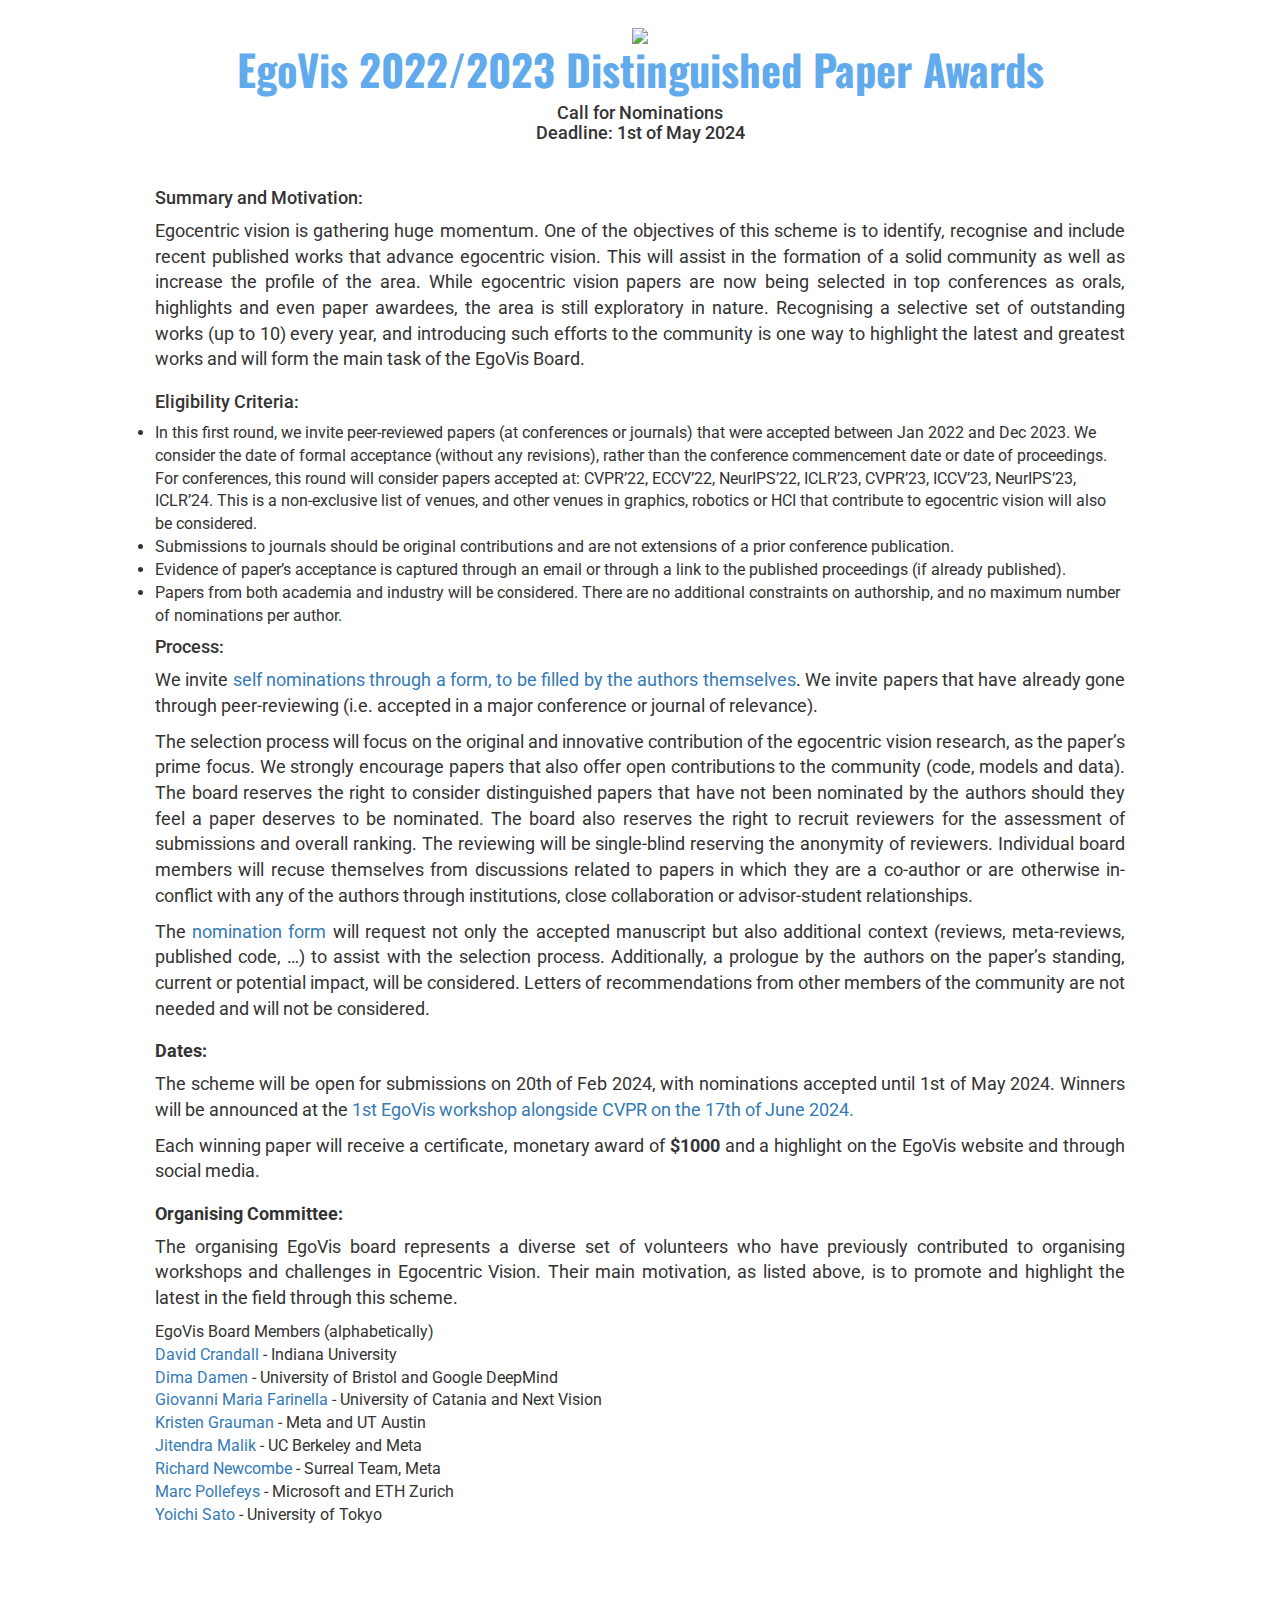
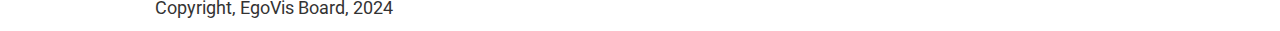
==== 2022_2023/index.html @ 8b301e22 "pushForm" ====
<!DOCTYPE html>
<html lang="en">

<head>
  <meta http-equiv="Content-Type" content="text/html;charset=UTF-8" />
  <meta charset="utf-8" />
  <meta name="viewport" content="width=device-width, initial-scale=1" />
  <meta name="description"
    content="EgoVis" />
  <meta name="keywords" content="video dataset, machine perception, machine-learning, research, egocentric videos, ego4d, epic-kitchens" />

  <title>EgoVis 2022/2023 Distinguished Paper Awards</title>
  <link rel="preconnect" href="https://use.fontawesome.com" />
  <link rel="preconnect" href="https://maxcdn.bootstrapcdn.com" />
  <link rel="preconnect" href="https://ajax.googleapis.com" />
  <link rel="preconnect" href="https://fonts.googleapis.com" />
  <link rel="preconnect" href="https://fonts.gstatic.com" />
  <link rel="preconnect" href="https://assets.ego4d-data.org" />

  <link rel="stylesheet" href="../../assets/css/style.css" />

  <link rel="preload" as="image" href="../../assets/images/ego-4d-01.png" />
  <link rel="preload" as="image" href="../--/assets/images/map.jpg"
    media="screen and (max-width: 1024px), (max-height:511px)" />

  <link rel="icon" href="../../assets/images/egovis-logo.ico" />

  <!-- Latest font-awesome css for icons -->
  <link rel="stylesheet" href="https://use.fontawesome.com/releases/v5.15.4/css/all.css"
    integrity="sha384-DyZ88mC6Up2uqS4h/KRgHuoeGwBcD4Ng9SiP4dIRy0EXTlnuz47vAwmeGwVChigm" crossorigin="anonymous" />

  <!-- BS3 compiled and minified CSS -->
  <link rel="stylesheet" href="https://maxcdn.bootstrapcdn.com/bootstrap/3.4.1/css/bootstrap.min.css" />

  <!-- jQuery library -->
  <script src="https://ajax.googleapis.com/ajax/libs/jquery/3.5.1/jquery.min.js"></script>
  <!-- Latest compiled JavaScript for BS3 -->
  <script src="https://maxcdn.bootstrapcdn.com/bootstrap/3.4.1/js/bootstrap.min.js"></script>

  <script src="../../assets/scripts/form-submission.js"></script>

  <script type="text/javascript">
    function openTabbedContent(element) {
      var whereTo = $(element).attr("goto"),
        tabs = $("#benchmarks li"),
        links = tabs.find("a[href='#" + whereTo + "']");

      links[0].click();
    }
    // Hide the address bar
    // https://24ways.org/2011/raising-the-bar-on-mobile/
    // https://github.com/scottjehl/Hide-Address-Bar
    /*
     * Normalized hide address bar for iOS & Android
     * (c) Scott Jehl, scottjehl.com
     * MIT License
     */
    (function (win) {
      var doc = win.document;

      // If there's a hash, or addEventListener is undefined, stop here
      if (
        !win.navigator.standalone &&
        !location.hash &&
        win.addEventListener
      ) {
        //scroll to 1
        win.scrollTo(0, 1);
        var scrollTop = 1,
          getScrollTop = function () {
            return (
              win.pageYOffset ||
              (doc.compatMode === "CSS1Compat" &&
                doc.documentElement.scrollTop) ||
              doc.body.scrollTop ||
              0
            );
          },
          //reset to 0 on bodyready, if needed
          bodycheck = setInterval(function () {
            if (doc.body) {
              clearInterval(bodycheck);
              scrollTop = getScrollTop();
              win.scrollTo(0, scrollTop === 1 ? 0 : 1);
            }
          }, 15);

        win.addEventListener(
          "load",
          function () {
            setTimeout(function () {
              //at load, if user hasn't scrolled more than 20 or so...
              if (getScrollTop() < 20) {
                //reset to hide addr bar at onload
                win.scrollTo(0, scrollTop === 1 ? 0 : 1);
              }
            }, 0);
          },
          false
        );
      }
    })(this);
  </script>
</head>

<body>

  <section id="intro">
    <div class="container">
      <div >
        <div id="tab-header" class="align-center">
          <center><img src="../assets/images/awards.jpg" width=30%/><br/>
          <h3 class="title no-margin title1">EgoVis 2022/2023 Distinguished Paper Awards</h3>
            <h4>Call for Nominations<br/>Deadline: 1st of May 2024</h4></center>
        </div>
      </div>
    </div>
  </section>


  <section id="cfp">
    <div class="container">
      
      <div style="text-align: left; font-size: 12pt">
       <h4>Summary and Motivation: </h4>

<p>Egocentric vision is gathering huge momentum. One of the objectives of this scheme is to identify, recognise and include recent published works that advance egocentric vision. This will assist in the formation of a solid community as well as increase the profile of the area. 
While egocentric vision papers are now being selected in top conferences as orals, highlights and even paper awardees, the area is still exploratory in nature. Recognising a selective set of outstanding works (up to 10) every year, and introducing such efforts to the community is one way to highlight the latest and greatest works and will form the main task of the EgoVis Board.</p>
        </div></div>
      
  <div class="container">
      
      <div style="text-align: left; font-size: 12pt">
<h4>Eligibility Criteria:</h4>

          <ul>
<li>In this first round, we invite peer-reviewed papers (at conferences or journals) that were accepted between Jan 2022 and Dec 2023. We consider the date of formal acceptance (without any revisions), rather than the conference commencement date or date of proceedings. For conferences, this round will consider papers accepted at: CVPR’22, ECCV’22, NeurIPS’22, ICLR’23, CVPR’23, ICCV’23, NeurIPS’23, ICLR’24. This is a non-exclusive list of venues, and other venues in graphics, robotics or HCI that contribute to egocentric vision will also be considered.</li>
<li>Submissions to journals should be original contributions and are not extensions of a prior conference publication. </li>
<li>Evidence of paper’s acceptance is captured through an email or through a link to the published proceedings (if already published).</li>
<li>Papers from both academia and industry will be considered. There are no additional constraints on authorship, and no maximum number of nominations per author.</li>
</ul>
      </div></div>
      
        <div class="container">
      
      <div style="text-align: left; font-size: 12pt">
          
<h4>Process:</h4>

<p>We invite <a href="https://forms.gle/RV5so9rP5apdkrYv9">self nominations through a form, to be filled by the authors themselves</a>. We invite papers that have already gone through peer-reviewing (i.e. accepted in a major conference or journal of relevance). </p>

<p>The selection process will focus on the original and innovative contribution of the egocentric vision research, as the paper’s prime focus. We strongly encourage papers that also offer open contributions to the community (code, models and data). The board reserves the right to consider distinguished papers that have not been nominated by the authors should they feel a paper deserves to be nominated. The board also reserves the right to recruit reviewers for the assessment of submissions and overall ranking. The reviewing will be single-blind reserving the anonymity of reviewers. Individual board members will recuse themselves from discussions related to papers in which they are a co-author or are otherwise in-conflict with any of the authors through institutions, close collaboration or advisor-student relationships.</p>

          <p>The <a href="https://forms.gle/RV5so9rP5apdkrYv9">nomination form</a> will request not only the accepted manuscript but also additional context (reviews, meta-reviews, published code, …) to assist with the selection process. Additionally, a prologue by the authors on the paper’s standing, current or potential impact, will be considered. Letters of recommendations from other members of the community are not needed and will not be considered.</p>
            </div></div>
        <div class="container">
      
      <div style="text-align: left; font-size: 12pt">
<h4><b>Dates:</b></h4>

<p>The scheme will be open for submissions on 20th of Feb 2024, with nominations accepted until <underline>1st of May 2024</underline>. Winners will be announced at the <a href="https://egovis.github.io/cvpr24/">1st EgoVis workshop alongside CVPR on the 17th of June 2024.</a></p>

<p>Each winning paper will receive a certificate, monetary award of <b>$1000</b> and a highlight on the EgoVis website and through social media. </p>
            </div></div>
        <div class="container">
      
      <div style="text-align: left; font-size: 12pt">
<h4><b>Organising Committee:</b></h4>

<p>The organising EgoVis board represents a diverse set of volunteers who have previously contributed to organising workshops and challenges in Egocentric Vision. Their main motivation, as listed above, is to promote and highlight the latest in the field through this scheme.</p>

EgoVis Board Members (alphabetically)<br/>
<a href="https://homes.luddy.indiana.edu/djcran/">David Crandall</a> - Indiana University<br/>
<a href="https://dimadamen.github.io/">Dima Damen</a> - University of Bristol and Google DeepMind<br/>
<a href="https://www.dmi.unict.it/farinella/">Giovanni Maria Farinella</a> - University of Catania and Next Vision<br/>
<a href="https://www.cs.utexas.edu/users/grauman/">Kristen Grauman</a> - Meta and UT Austin<br/>
<a href="https://people.eecs.berkeley.edu/~malik/">Jitendra Malik</a> - UC Berkeley and Meta<br/>
<a href="https://www.linkedin.com/in/richard-newcombe-a094164">Richard Newcombe</a> - Surreal Team, Meta<br/>
<a href="https://people.inf.ethz.ch/marc.pollefeys/">Marc Pollefeys</a> - Microsoft and ETH Zurich<br/>
<a href="https://sites.google.com/ut-vision.org/ysato/">Yoichi Sato</a> - University of Tokyo
            </div></div>
      
        <div class="container">
      
      <div style="text-align: left; font-size: 12pt">
          <br/><br/><br/>
          <p>Copyright, EgoVis Board, 2024</p>


      </div>
      </div>
    </section>

</body>
<script>

  // Add code snippet for abstract toggle (https://www.w3schools.com/howto/howto_js_collapsible.asp)
  var coll = document.getElementsByClassName("collapsible");
  var i;

  for (i = 0; i < coll.length; i++) {
    coll[i].addEventListener("click", function () {
      console.log(i);
      this.classList.toggle("active");
      var content = this.nextElementSibling;
      if (content.style.display === "block") {
        content.style.display = "none";
      } else {
        content.style.display = "block";
      }
    });
  }

  // Setup nav-item on click to toggle the hamburger
  const navbar = document.getElementById("nav-bar");
  const hamburger_button = navbar.querySelector("button.navbar-toggler");
  const navlist = navbar.querySelectorAll("a.nav-link").forEach((el) => {
    el.addEventListener("click", () => {
      if (hamburger_button.ariaExpanded === "true") {
        hamburger_button.click();
      }
    });
  });
  const parallax = document.getElementById("parallax-image");
  const tooltip = document.getElementById("parallax-tooltip");
  const video = document.getElementById("parallax-video");
  const [enable, disable] = map_hover(tooltip, video, parallax);

  // Intersection observer to transition header and disable onmousemove and disable tooltip
  let intersection_options = {
    root: null, // viewport
    rootMargin: "0px", // No margin
    threshold: [0.4, 0.2],
  };

  let previousThreshold = -1;
  let observer = new IntersectionObserver((entries, observer) => {
    entries.forEach((_entry) => {
      if (!_entry.isIntersecting) {
        // If it is not intersecting, disable it.
        disable();
        previousThreshold = -1;
        return;
      }

      // If intersecting, then it is either scrolling down or scrolling up.
      if (previousThreshold === -1) {
        previousThreshold = _entry.intersectionRatio;
        return;
      }

      if (_entry.intersectionRatio > previousThreshold) {
        // Going up
        enable();
      } else {
        // Going down
        disable();
      }
      previousThreshold = -1;
    });
  }, intersection_options);
  observer.observe(parallax);

  // Setup map hover
  enable();
</script>

</html>
---- assets/css/style.css ----
@import url("https://fonts.googleapis.com/css2?family=Oswald&family=Roboto&display=swap");

* {
  margin: 0;
  padding: 0;
  border: none;
}

html {
  scroll-behavior: smooth;
}

body {
  font-family: Roboto, Arial, "sans-serif" !important;
  font-weight: 400;
  line-height: 1.5;
  position: relative;
}

section {
  max-width: 1200px;
  margin: auto!important;
}

h1,
h2,
h3,
h5 {
  font-family: Oswald, "Times New Roman", "sans-serif" !important;
}

h4 {
  font-family: Roboto, Arial, "sans-serif" !important; 
}

section {
  padding-top: 25px;
  background-color: white;
  background-clip: border-box;
}

header {
  height: auto;
  position: relative;
  background: #fff;
  word-wrap: normal;
  position: sticky;
  top: 0;
  left: 0;
  right: 0;
  z-index: 10;
}

.navbar {
  margin: auto;
}

.show-1025x512 {
  display: none !important;
}

.hidden-1025x512 {
  display: block !important;
}

.voffset-16 {
  margin-top: 16px;
}

.voffset-32 {
  margin-top: 32px;
}

.gone {
  display: none;
}

.h-100 {
  height: 100%;
}

#nav-bar {
  display: flex;
  align-items: center;
  padding: 12px 52px 11px 43px;
  transition: all 0.3s;
  background: #ffffff;
  margin-bottom: 0;
  margin: auto;
}

#nav-bar>.container-fluid {
  align-items: center;
  padding: 0 !important;
}

#logo {
  margin: 0 12px;
  height: 4.3rem;
}

.navbar-toggler {
  display: none;
  outline: none;
  width: 31px;
  height: 20px;
  cursor: pointer;
  transition: all 0.2s;
  position: relative;
  align-self: center;
  background-color: #fff;
}

.hamburger span {
  position: absolute;
  right: 0;
  width: 30px;
  height: 2px;
  border-right: 5px;
  background-color: #61abec;
}

.hamburger span:nth-child(1) {
  top: 0;
  transition: all 0.2s;
}

.hamburger span:nth-child(2),
.hamburger span:nth-child(3) {
  top: 8px;
  transition: all 0.15s;
}

.hamburger span:nth-child(4) {
  top: 16px;
  transition: all 0.2s;
}

#nav-links {
  display: flex;
  width: 100%;
  justify-content: center;
  align-items: center;
  z-index: 1;
}

a {
  text-decoration: none !important;
}

a.block {
  display: block;
  width: 100%;
}

.nav-link {
  position: relative;
  line-height: 1;
  margin: 0 !important;
  padding: 10px 20px !important;
}

.nav-link :hover {
  border-bottom: 3px solid grey;
  padding-bottom: 10px;
  transition: all 0.3s;
}

#nav-menu {
  flex-grow: 1;
  justify-content: space-between;
  align-items: center;
  z-index: 1;
}

.nav-dropdown {
  left: 0;
  padding: 0;
  position: absolute;
  right: 0;
  top: 0;
  transition: all 0.45s ease;
  z-index: 1030;
  background: #282828;
}

/* #social-links {
  line-height: 0;
} */

.icon-wrap {
  display: inline-flex;
  justify-content: center;
  align-items: center;
  width: min(29px, max(18px, 4vw));
  height: min(29px, max(18px, 4vw));
  font-size: min(29px, max(18px, 4vw));
  margin-left: 8px;
}

nav .fab {
  margin-top: 10px;
  margin-right: 20px;
}

ul {
  height: auto !important;
  margin: 0 !important;
}

#nav-menu-list {
  flex: 1;
  flex-wrap: wrap;
  font-weight: bold;
}

#nav-menu-list {
  list-style: none;
}

.button-link {
  padding: 12px 15px;
  border-radius: 4px;
}

a.button-link {
  text-align: center;
  min-width: 170px;
  text-decoration: none;
}

a.btn-translucent {
  background-color: #61abec;
  color: white !important;
}

.themed-button {
  color: #fff;
  background-color: #61abec;
}

.button-outline {
  background: none;
  border-color: #61abec;
  border: 1px solid #61abec;
}

#header-image {
  display: flex;
  height: 550px;
  width: 100%;
  padding-top: 8rem;
  padding-bottom: 8rem;
  background: url("/assets/images/tourism.jpg") 50% 50% / cover no-repeat border-box;
  overflow: hidden;
  color: white;
}

#header-image .container {
  margin: auto;
}

#header-text {
  margin-bottom: 35px;
}

.large-text {
  font-size: 5rem;
  line-height: 1.14;
}

.row {
  display: flex;
  flex-wrap: wrap;
}

.justify-center {
  justify-content: center;
}

.align-center {
  text-align: center;
}

.large-button {
  width: 220px;
  height: 70px;
  padding: 25px 10px !important;
  border-radius: 4px;
}

#carousel {
  position: relative;
  padding-top: 5rem;
  padding-bottom: 5rem;
  background-color: white;
}

.item {
  position: relative;
  display: none;
  float: left;
  width: 100%;
  margin-right: -100%;
}

.carousel-inner {
  margin-bottom: 70px;
  overflow: hidden;
  height: min(900px, max(512px, 70vh));
}

#carousel-bg {
  content: "";
  position: absolute;
  top: 0;
  right: 0;
  max-width: 49%;
  width: 100%;
  height: 100%;
  background-color: #ececec;
  z-index: 0;
}

.item.active,
.item-next,
.item-prev {
  display: block !important;
}

#carousel-controls {
  display: flex;
}

#carousel-controls span {
  border-radius: 50%;
  border: 2px solid #7070a0;
  background-color: transparent;
  transition: all 0.3s;
  font-size: 18px;
  opacity: 1;
}

#left-control {
  left: calc(75% - 64px);
  right: auto;
}

#right-control {
  left: auto;
  right: calc(25% - 64px);
}

#left-control,
#right-control {
  color: #61abec;
  bottom: 35px;
  top: auto;
  width: 44px;
  height: 44px;
  display: flex;
  justify-content: center;
  align-items: center;
}

.slide {
  display: flex;
  justify-content: center;
  align-items: flex-start;
  flex-direction: row;
  flex-wrap: wrap;
}

.title,
.small-title {
  color: #61abec;
}

.title {
  margin-bottom: 33px;
  font-style: normal;
  font-weight: 700;
  font-family: "Oswald", sans-serif;
  font-size: 4.25rem;
  line-height: 1.05882353;
}

.title1 {
  font-size: 4.25rem;
}

.title2 {
  font-size: 3.5rem;
}

.title3 {
  font-size: 3rem;
}



.sub-title {
  margin-top: 33px;
}

.small-title {
  font-size: 1.8rem;
  font-weight: bold;
  line-height: 1.15;
}

.slide-content {
  text-align: left;
  padding-top: 50px;
}

.slide-image-wrap {
  margin-left: 11%;
  padding-top: 70px;
}

.slide-image {
  width: 100%;
  max-height: 900px;
  object-fit: cover;
}

.slide-text {
  font-size: min(1.8rem, max(1em, 3vmin));
}

.card-row {
  display: flex;
  flex-wrap: wrap;
}

.card-block {
  display: flex;
  flex-wrap: wrap;
  margin-bottom: 30px;
  justify-content: center;
  transition: transform 0.5s;
}

.card-block:hover {
  transform: scale(0.95);
}

.card-content {
  position: relative;
  width: 100%;
  /* padding: 20px 44px 25px; */
  background-color: #ffffff;
  transition: all 0.3s ease;
}

.card-content:before {
  content: "";
  position: absolute;
  top: 0;
  left: 0;
  right: 0;
  bottom: 0;
  opacity: 0.1;
  z-index: 1;
}

/* .card-block .card-content::before {
  background-color: #040a05;
} */

.card-image {
  display: flex;
  height: 190px;
  justify-content: center;
  position: relative;
  z-index: 5;
  margin-bottom: 10px;
}

.card-info {
  text-align: center;
}

.card-title {
  color: #61abec;
  margin-bottom: 7px;
  font-weight: 600;
  position: relative;
  z-index: 5;
}

.empty-block,
.hidden {
  display: none;
}

.no-margin {
  margin: 0;
}

.tab-card-content {
  display: block;
  width: 100%;
}

.card-image img {
  max-width: 200px;
  max-height: 100px;
  align-self: center;
}

.tab-image {
  justify-content: center;
  position: relative;
}

.tab-image img {
  width: 45%;
}

.tab-text {
  margin-bottom: 0;
  color: #4c4c4c;
}

.tab-wrap {
  margin-bottom: 60px;
  display: flex;
}

#tab-header {
  /* margin-bottom: 65px; */
  width: 100%;
}

/* https://css-tricks.com/css-fix-for-100vh-in-mobile-webkit/ */
#parallax-image {
  height: 100vh;
  max-height: 100vh;
  width: 100%;
  overflow: hidden;
  position: relative;
  background-color: transparent;
}

/* https://css-tricks.com/books/fundamental-css-tactics/infinite-scrolling-background-image/ */
#parallax-image.paused::before {
  content: "";
  height: 100vh;
  max-height: 100vh;
  width: calc(100vh * 5.859375);
  background: url("../images/map.jpg") 50% 50% / contain repeat-x border-box;
  display: block;
  position: fixed;
  top: 0;
  left: 0;
  z-index: -1;
  animation: slide 20s linear infinite;
  -webkit-animation: slide 20s linear infinite;
  -moz-animation: slide 20s linear infinite;
  -o-animation: slide 20s linear infinite;
  backface-visibility: hidden;
  animation-play-state: paused;
  -webkit-animation-play-state: paused;
  -moz-animation-play-state: paused;
  -o-animation-play-state: paused;
}

#parallax-image::before {
  content: "";
  height: 100vh;
  max-height: 100vh;
  width: calc(100vh * 5.859375);
  background: url("../images/map.jpg") 50% 50% / contain repeat-x border-box;
  display: block;
  position: fixed;
  top: 0;
  left: 0;
  z-index: -1;
  animation: slide 20s linear infinite;
  -webkit-animation: slide 20s linear infinite;
  -moz-animation: slide 20s linear infinite;
  -o-animation: slide 20s linear infinite;
  backface-visibility: hidden;
}

@keyframes slide {
  0% {
    transform: translate3d(0, 0, 0);
  }

  100% {
    transform: translate3d(calc(100vh * -1.953125), 0, 0);
  }
}

#parallax-tooltip {
  position: fixed;
  bottom: -9999px;
  left: 9999px;
  height: 360px;
  width: 480px;
  margin: 0.5em;
  background-color: #fff;
  z-index: 100;
  -webkit-box-shadow: 0px 10px 8px -4px #777;
  -moz-box-shadow: 0px 10px 8px -4px #777;
  box-shadow: 0px 10px 8px -2px #777;
  transition: width 0.25s, height 0.25s;
  -webkit-transition: width 0.25s, height 0.25s;
  -moz-transition: width 0.25s, height 0.25s;
}

#parallax-video {
  max-height: 100%;
  max-width: 100%;
  padding: 0.5em;
  object-fit: contain;
  opacity: 0;
}

#parallax-video.fade-in {
  opacity: 1;
  transition: opacity 0.25s 0.5s;
  -webkit-transition: opacity 0.25s 0.5s;
  -moz-transition: opacity 0.25s 0.5s;
}

#parallax-image>.container-fluid {
  position: absolute;
  left: 0;
  right: 0;
  top: 65vh;
  bottom: 0;
  font-size: min(2em, max(0.75em, 2vmin));
  background: linear-gradient(0deg,
      rgba(255, 255, 255, 0.95) 75%,
      rgba(255, 255, 255, 0) 100%) border-box;
}

#parallax-image img {
  height: 8vh;
}

.parallax-description {
  height: 100%;
  display: flex;
  flex-flow: column nowrap;
  justify-content: space-evenly;
  align-items: flex-start;
}

.parallax-description>* {
  flex: 0 1 auto;
}

.parallax-description>p {
  margin-bottom: 8px;
}

.parallax-description>.row {
  flex: 0 0 auto;
}

#parallax-image .btn-primary {
  background-color: #61abec;
  color: white;
}

#parallax-image .btn {
  font-size: min(1.5em, max(0.75em, 2vmin));
  padding: 0.75em 0.75em;
  margin: 0.5em -4px 0 16px;
}

@media screen and (min-width: 1025px) {
  header {
    display: flex!important;
  }
}

@media screen and (min-width: 1025px) and (min-height: 512px) {

  #parallax-image::before {
    display: none !important;
  }

  #parallax-image.paused::before {
    display: none !important;
  }

  .show-1025x512 {
    display: block !important;
  }

  .hidden-1025x512 {
    display: none !important;
  }
}

#parallax-title {
  margin-bottom: 35px;
}

.nav-tabs {
  margin-bottom: 105px !important;
  display: flex;
  justify-content: center;
  align-items: flex-start;
  text-align: center;
}

.nav-tabs>li.active>a {
  border: none !important;
}

.nav-tabs>li a:hover {
  background-color: transparent !important;
  border: none !important;
}

.nav-tabs .nav-link.active {
  font-weight: 700;
  border: none;
  background-color: transparent;
  border-bottom: 11px solid #61abec;
}

.nav-tab-image {
  height: 160px;
  max-width: 150px;
  width: 100%;
  text-align: center;
}

.container {
  width: 100% !important;
}

#tabbed-content {
  margin: 0 10%;
}

.image-block {
  margin-bottom: -144px;
  padding-top: 121px;
  position: relative;
}

.image {
  position: relative;
  width: 100%;
  z-index: 1;
}

#article .image:before {
  display: block;
  content: "";
  width: 100%;
  padding-top: 575px;
  background-color: #ececec;
}

#article .image img {
  position: absolute;
  top: 0;
  left: 50%;
  z-index: 1;
  height: 100%;
  transform: translatex(-50%);
}

.title-block {
  background-color: white;
  align-items: center;
  flex: 0 0 83%;
  margin-left: 8%;
  position: relative;
}

.article-title-block {
  background-color: white;
  align-items: center;
  flex: 0 0 83%;
  margin-left: 8%;
  position: relative;
  z-index: 1;
  padding-top: 40px;
  margin-bottom: 91px;
}

.q-and-a-block {
  margin-bottom: 89px;
}

.link a {
  font-weight: 700;
}

.link span {
  display: inline-block !important;
  transition: all 0.3s ease;
  margin-left: 13px;
}

.content-wrap:after {
  content: "";
  position: absolute;
  z-index: 0;
  top: 0;
  left: 15px;
  right: 15px;
  height: 100%;
  background-color: #ffffff;
  border-bottom: 1px solid #ececec;
}

#consortium {
  padding-bottom: 5rem;
}

#consortium-text {
  padding-left: 4vw;
  margin-bottom: 32px;
}

.align-items-center {
  align-items: center !important;
}

.row-image {
  display: flex;
  justify-content: space-between;
  margin-bottom: 12px;
  max-height: 67px;
}

.row-image:nth-child(1) {
  padding-right: 80px;
}

.row-image:nth-child(2) {
  padding-left: 8%;
}

.row-image .image img {
  max-width: 100%;
  max-height: 245px;
}

.consortium_logos {
  display: flex;
  flex-flow: row wrap;
  justify-content: space-around;
  align-items: center;
  margin-bottom: 12px;
}

.consortium_logos>div {
  flex: 1 1 30%;
  margin: 24px 0;
  max-width: 300px;
  min-width: 200px;
  display: flex;
  flex-direction: column;
  align-items: center;
}

.consortium_logos>div>img {
  max-height: 200px;
  min-height: 200px;
  max-width: 100%;
  object-fit: contain;
}

.md-flip-order {
  flex-direction: row;
}

#schedule-container {
  display: flex;
  justify-content: center;
}

#schedule-container ul li {
  margin: 5px 0;
  font-size: 1.1em;
}

@media (max-width: 991px) {
  .md-flip-order {
    flex-direction: column-reverse;
  }

  #consortium {
    text-align: center;
  }

  #carousel-bg {
    display: none;
  }

  #left-control {
    left: calc(50% - 64px);
  }

  #right-control {
    right: calc(50% - 64px);
  }

  .slide-image-wrap {
    padding-top: 0px;
  }
}

@media screen and (max-width: 991px) {
  .timelines-container {
    margin-left: 20px;
  }
}

.timeline-element {
  margin-top: 20px;
  position: relative;
  word-wrap: normal;
  word-break: normal;
}

.divider-line:before {
  top: 60px;
  bottom: 0;
  position: absolute;
  content: "";
  width: 0.5px;
  background-color: #61abec;
  left: calc(50% - 1px);
  height: calc(100% - 3rem);
  opacity: 0.35;
}

.timeline-text-content {
  padding: 27px 27px 28px 37px;
  border: 1px solid #61abec;
  border-radius: 4px;
  background-color: #ffffff;
  position: relative;
}

.timeline-text-content:before {
  content: "";
  width: 14px;
  height: 14px;
  border: 1px solid #61abec;
  border-bottom: none;
  border-left: none;
  position: absolute;
  right: -8px;
  top: 18px;
  background-color: #ffffff;
  transform: rotate(45deg);
}

.timeline-element:nth-child(odd) .timeline-text-content {
  margin-right: 35px;
}

.timeline-element:nth-child(even) .timeline-text-content {
  margin-left: 35px;
}

.timeline-element:nth-child(even) .timeline-text-content:before {
  right: auto;
  left: -8px;
  top: 18px;
  transform: rotate(225deg);
}

.timeline-point {
  display: inline-block;
  position: absolute;
  border-radius: 50%;
  left: 50%;
  top: 21px;
  width: 10px;
  height: 10px;
  transform: translateX(-50%);
  background-color: #61abec;
}

.timeline-point:before {
  content: "";
  display: block;
  position: absolute;
  width: 30px;
  height: 30px;
  background-color: inherit;
  opacity: 0.35;
  top: -10px;
  left: -10px;
  border-radius: 50%;
}

#subscribe {
  padding: 6rem 0;
}

.form-title {
  padding: 7px 7px 7px 0;
  margin-bottom: 0;
  text-align: center;
  color: #61abec;
}

.form-group {
  display: flex;
  justify-content: center;
  margin: 0;
  padding: 0;
}

.subscription-form-control {
  background-color: #ffffff !important;
  color: #61abec;
  border: 1px solid #61abec;
  padding: 21px 18px;
  border-radius: 0;
  border-top-left-radius: 4px;
  border-bottom-left-radius: 4px;
}

#submit-btn {
  margin-left: -5px;
}

#submit-btn:hover {
  color: white;
}

footer {
  padding-top: 2rem;
  padding-bottom: 2rem;
  background-color: #61abec;
  color: white;
  text-align: center;
  margin-top: 20px;
  font-size: large;
}

.nav-footer {
  display: flex;
  flex-wrap: wrap;
  justify-content: space-between;
  padding-top: 7px;
}

.menu-footer {
  width: 50%;
  padding-right: 40px;
  margin-bottom: 30px;
}

.menu-item {
  margin-bottom: 20px;
}

.widget-title {
  line-height: 1.17;
  margin-bottom: 20px;
  color: #61abec;
}

.widget-feed {
  max-width: 305px;
  width: 100%;
  display: flex;
  flex-wrap: wrap;
  justify-content: space-between;
}

.widget-item {
  display: block;
  width: 92px;
  height: 92px;
  margin-bottom: 13px;
}

.widget-item img {
  width: 100%;
  height: 100%;
  border-radius: 4px;
}

#people {
  padding-bottom: 50px;
}

#people .card-title {
  margin-top: 1em;
  margin-bottom: 0.5em;
}

@media (min-width: 576px) {
  .container {
    max-width: 540px;
  }
}

@media (max-width: 765px) {
  #challenges .container {
    padding-left: 30px !important;
    padding-right: 30px !important;
  }
}

@media (min-width: 768px) {
  .container {
    max-width: 720px;
  }
}

@media (max-width: 991px) {
  #nav-menu {
    position: absolute;
    top: 100%;
    background-color: #ffffff !important;
    padding-bottom: 25px;
    padding-left: 20px;
    padding-right: 20px;
    left: 0px;
    right: 0px;
    flex-direction: column;
  }

  #nav-menu-list {
    /* padding: 0 100px; */
    margin: 0;
  }

  #nav-menu-list li {
    justify-content: flex-start;
    line-height: 21px;
    padding: 35px 43px 35px 19px !important;
  }

  .nav-item {
    border-bottom: 1px solid #ddebe9;
  }

  .slide-image-wrap {
    margin-left: 0;
    margin-bottom: 100px;
  }

  .nav-tabs {
    justify-content: flex-start;
    flex-direction: column;
    align-items: center;
    margin-bottom: 47px;
  }

  #instructor-text {
    margin-top: 60px;
    padding-left: 0;
  }

  .timeline-element:nth-child(odd) .timeline-text-content {
    margin-right: 10px;
  }

  .timeline-element:nth-child(odd) .timeline-text-content:before {
    right: auto;
    left: -8px;
    transform: rotate(225deg);
  }

  .timeline-point,
  .divider-line:before {
    left: 0 !important;
  }

  .timeline-element {
    margin: 0 0 28px 10px;
  }

  .timeline-text-content {
    padding: 18px 19px;
    margin-left: 0 !important;
  }

  form {
    margin-top: 25px;
  }

  .dragArea {
    margin: 0;
  }

  ul:not(.menu-footer) .menu-item {
    text-align: center;
  }

  .widget {
    display: flex;
    flex-direction: column;
    justify-content: center;
    align-items: center;
  }
}

@media (min-width: 992px) {
  .container {
    max-width: 960px;
  }

  #logo {
    flex-shrink: initial;
    flex-basis: auto;
    word-break: break-word;
    margin: 0 !important;
    padding: 0;
  }

  #nav-menu {
    display: flex !important;
  }

  #nav-menu-list {
    display: flex;
    flex-direction: row;
    align-items: center;
  }

  #nav-menu-list li {
    padding: 10px;
  }

  .container-fluid {
    padding-left: 50px !important;
    padding-right: 50px !important;
  }

  .slide-content {
    margin-left: 8.3%;
  }

  .slide {
    flex-wrap: nowrap;
  }
}

@media (max-width: 991px) {
  .slide-content {
    padding-top: 0;
    margin-bottom: 72px;
  }

  #nav-bar {
    padding: 13px 0;
  }

  .navbar-toggler {
    display: block;
  }
}

@media (max-width: 1024px) {
  .card-image img {
    max-width: 75px;
    max-height: 100%;
  }

  #nav-menu-list collapse:not(.in) .nav-link {
    font-size: 1.12rem;
  }
}

@media (min-width: 1025px) {
  .container {
    padding-left: 115px !important;
    padding-right: 115px !important;
    max-width: 100% !important;
  }
}

@media (min-width: 1199px) {
  .form-title {
    border-right: 1px solid #61abec;
  }
}

@media (max-width: 1199px) {
  .subscription-form {
    margin-top: 30px;
  }
}

@media (min-width: 1200px) {
  .empty-block {
    display: block !important;
  }
}

@media (max-width: 1280px) {
  #social-links {
    align-self: center;
    margin: 0;
    text-align: center;
  }

  .title {
    font-size: 2.8rem;
    line-height: 1.15;
  }

  .title1 {
    font-size: 2.8rem;
  }
  
  .title2 {
    font-size: 2.3rem;
  }
  
  .title3 {
    font-size: 2rem;
  }
}

@media (max-width: 1440px) {
  .title {
    font-size: 5rem;
    line-height: 1.14;
  }

  .title1 {
    font-size: 4.25rem;
  }
  
  .title2 {
    font-size: 3.5rem;
  }
  
  .title3 {
    font-size: 3rem;
  }
}

/* Header Notice Styling */
.notice {
  width: 100%;
  text-align: center;
  background: #efefef;
  padding: 5px 0;
  /* color: white; */
}

/* CVPR 2022 Winners Styling */

#winners .container {
  display: flex;
  flex-wrap: wrap;
  flex-direction: column;
  align-items: center;
}

.winners-table {
  margin-bottom: 50px;
  width: 100%;
  max-width: 1024px;
}

.winners-team-name {
  font-weight: bold;
  font-size: 1.6rem;
  color: #61abec;
}

.winners-table,
.winners-table th,
.winners-table td {
  padding: 10px;
  border: solid 1px;
}

/* ECCV 2022 Important Dates Styling */

.dates-table{
  margin-bottom: 50px;
  width: 100%;
  max-width: 1024px;
}

.dates-table,
.dates-table th,
.dates-table td {
  padding: 5px;
}

/* ECCV 2022 CFP Bullet list Styling */

ul.cfp{
  font-size: min(1.8rem, max(1em, 3vmin));
  list-style-type: circle;
  align-items: center;
  list-style-position: inside;
}

/* Paragraph with standard font size and justified text */

p{
  font-size: min(1.8rem, max(1em, 3vmin));
  text-align: justify;
  text-justify: inter-word;
}

/* ECCV 2022 Program Styling */

.program-table{
  margin-bottom: 50px;
  width: 100%;
  max-width: 1024px;
  margin-left: auto;
  margin-right: auto;
}

.program-table,
.program-table th,
.program-table td {
  padding: 5px;
  border-style: dotted;
}

/* Make images round */

.image img{
  border-radius: 50%;;
}

/* Make button same color as website theme */
/* Style the button that is used to open and close the collapsible content */
.collapsible {
  background-color: #eee;
  color: #61abec;
  cursor: pointer;
  padding: 18px;
  width: 20%;
  border-radius: 20%;
  text-align: center;
  outline: none;
  font-size: 15px;
}

/* Add a background color to the button if it is clicked on (add the .active class with JS), and when you move the mouse over it (hover) */
.active, .collapsible:hover {
  background-color: #6f30a0f4;
  color: #eee;
}

/* Style the collapsible content. Note: hidden by default */
.content {
  padding: 0 18px;
  display: none;
  overflow: hidden;
  background-color: #f1f1f1;
}

.btn.collapsible {
  background-color: inherit; /* Same color as webpage */
  color: inherit; /* Same color as webpage text */
  padding: 20px 30px; /* Larger than the text */
  border: none; /* No border */
  cursor: pointer; /* Mouse pointer on hover */
  width: 100%; /* Full width */
  text-align: center; /* Center the text */
  outline: none; /* Remove outline */
  font-size: 15px; /* Set a font size */
  transition: 0.5s; /* Add a transition effect (when mouse leaves the button) */
}

/* On mouse-over */
.btn.collapsible:hover {
  background-color: #ddd; /* Light grey */
}

/* Add an active class (via JavaScript) when clicked */
.btn.collapsible.active {
  background-color: #ccc; /* Darker grey */
}
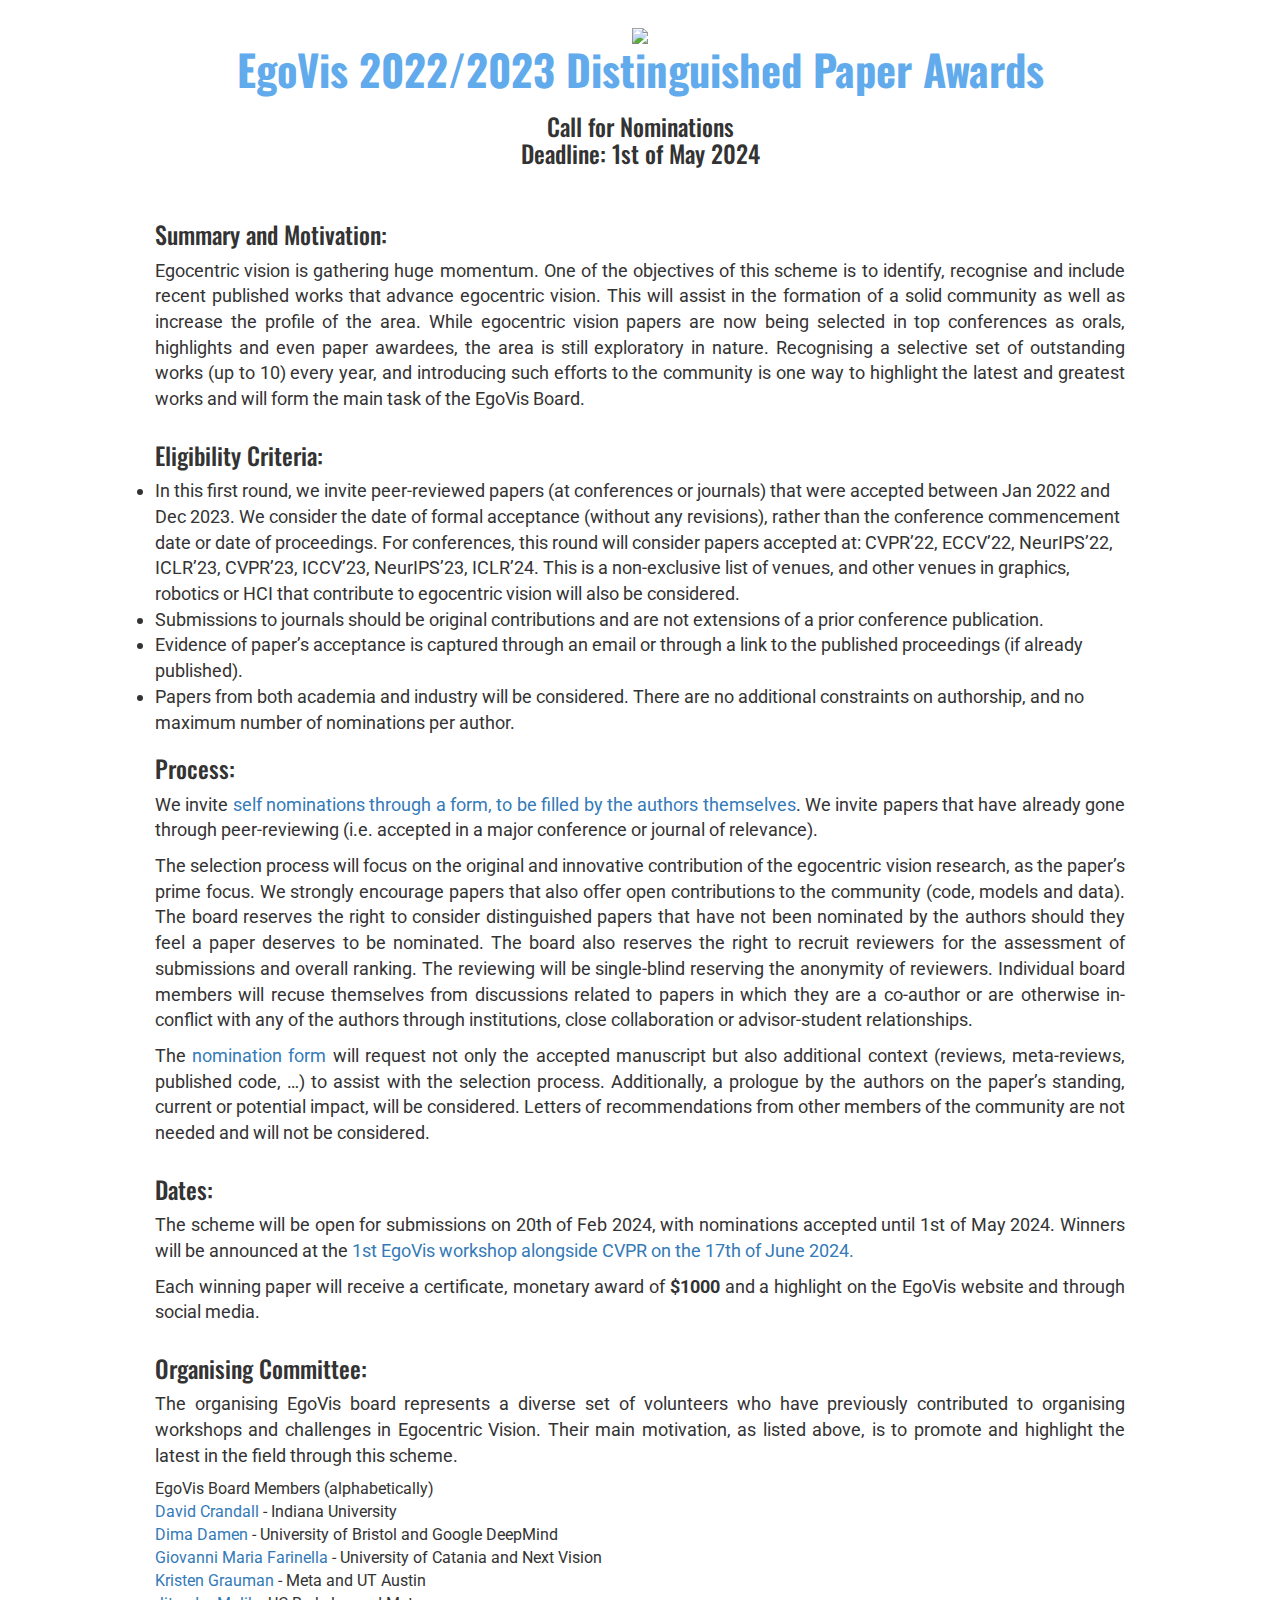
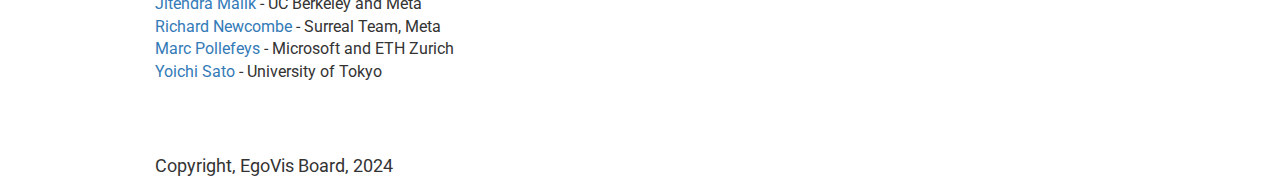
==== commit 7c0c0161: "Update index.html" ====
--- a/2022_2023/index.html
+++ b/2022_2023/index.html
@@ -111,7 +111,7 @@
         <div id="tab-header" class="align-center">
           <center><img src="../assets/images/awards.jpg" width=30%/><br/>
           <h3 class="title no-margin title1">EgoVis 2022/2023 Distinguished Paper Awards</h3>
-            <h4>Call for Nominations<br/>Deadline: 1st of May 2024</h4></center>
+            <h3>Call for Nominations<br/>Deadline: 1st of May 2024</h3></center>
         </div>
       </div>
     </div>
@@ -122,7 +122,7 @@
     <div class="container">
       
       <div style="text-align: left; font-size: 12pt">
-       <h4>Summary and Motivation: </h4>
+       <h3>Summary and Motivation: </h3>
 
 <p>Egocentric vision is gathering huge momentum. One of the objectives of this scheme is to identify, recognise and include recent published works that advance egocentric vision. This will assist in the formation of a solid community as well as increase the profile of the area. 
 While egocentric vision papers are now being selected in top conferences as orals, highlights and even paper awardees, the area is still exploratory in nature. Recognising a selective set of outstanding works (up to 10) every year, and introducing such efforts to the community is one way to highlight the latest and greatest works and will form the main task of the EgoVis Board.</p>
@@ -131,7 +131,7 @@
   <div class="container">
       
       <div style="text-align: left; font-size: 12pt">
-<h4>Eligibility Criteria:</h4>
+<h3>Eligibility Criteria:</h3>
 
           <ul>
 <li>In this first round, we invite peer-reviewed papers (at conferences or journals) that were accepted between Jan 2022 and Dec 2023. We consider the date of formal acceptance (without any revisions), rather than the conference commencement date or date of proceedings. For conferences, this round will consider papers accepted at: CVPR’22, ECCV’22, NeurIPS’22, ICLR’23, CVPR’23, ICCV’23, NeurIPS’23, ICLR’24. This is a non-exclusive list of venues, and other venues in graphics, robotics or HCI that contribute to egocentric vision will also be considered.</li>
@@ -145,7 +145,7 @@
       
       <div style="text-align: left; font-size: 12pt">
           
-<h4>Process:</h4>
+<h3>Process:</h3>
 
 <p>We invite <a href="https://forms.gle/RV5so9rP5apdkrYv9">self nominations through a form, to be filled by the authors themselves</a>. We invite papers that have already gone through peer-reviewing (i.e. accepted in a major conference or journal of relevance). </p>
 
@@ -156,7 +156,7 @@
         <div class="container">
       
       <div style="text-align: left; font-size: 12pt">
-<h4><b>Dates:</b></h4>
+<h3>Dates:</h3>
 
 <p>The scheme will be open for submissions on 20th of Feb 2024, with nominations accepted until <underline>1st of May 2024</underline>. Winners will be announced at the <a href="https://egovis.github.io/cvpr24/">1st EgoVis workshop alongside CVPR on the 17th of June 2024.</a></p>
 
@@ -165,7 +165,7 @@
         <div class="container">
       
       <div style="text-align: left; font-size: 12pt">
-<h4><b>Organising Committee:</b></h4>
+<h3>Organising Committee:</h3>
 
 <p>The organising EgoVis board represents a diverse set of volunteers who have previously contributed to organising workshops and challenges in Egocentric Vision. Their main motivation, as listed above, is to promote and highlight the latest in the field through this scheme.</p>
 
--- a/assets/css/style.css
+++ b/assets/css/style.css
@@ -1407,6 +1407,10 @@
 
 /* Paragraph with standard font size and justified text */
 
+ul {
+  font-size: min(1.8rem, max(1em, 3vmin));
+}
+
 p{
   font-size: min(1.8rem, max(1em, 3vmin));
   text-align: justify;
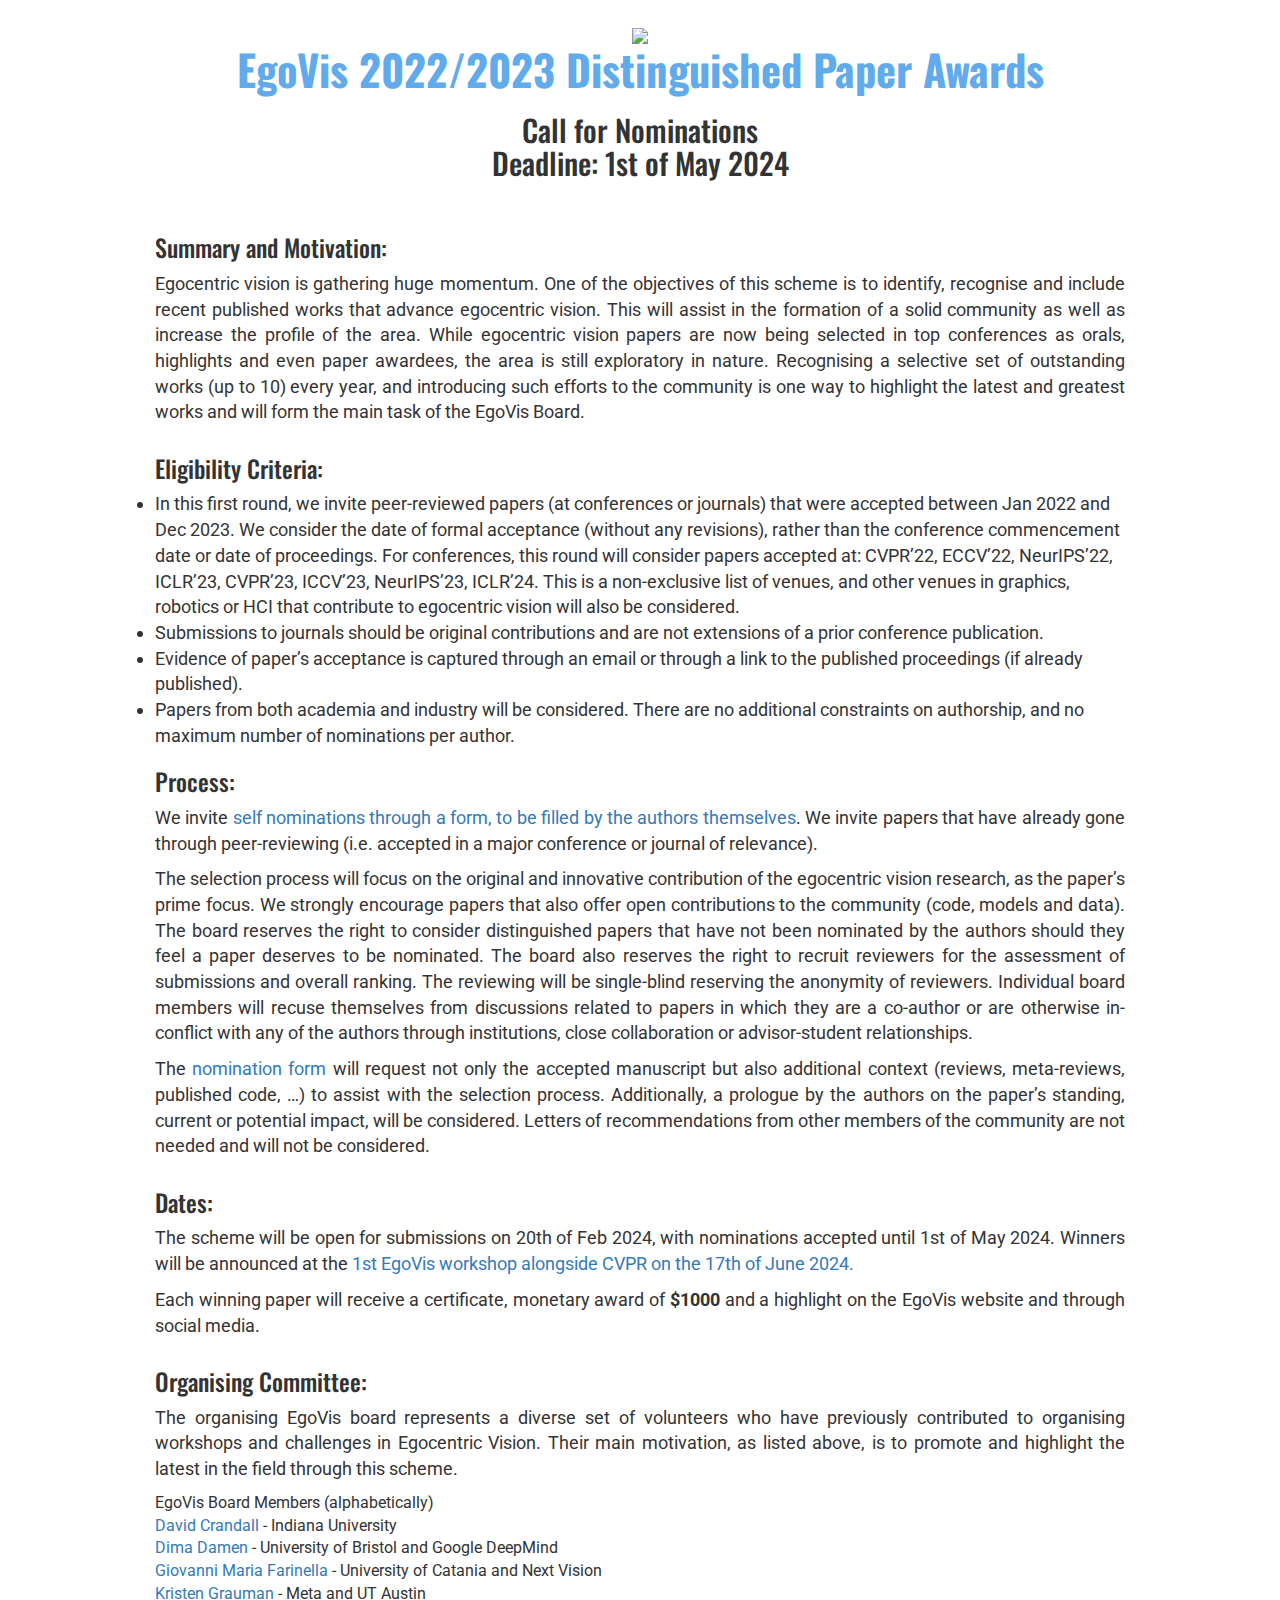
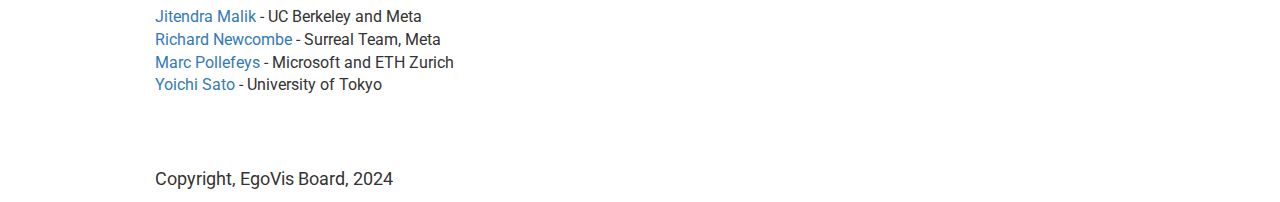
==== commit 46172469: "Update index.html" ====
--- a/2022_2023/index.html
+++ b/2022_2023/index.html
@@ -111,7 +111,7 @@
         <div id="tab-header" class="align-center">
           <center><img src="../assets/images/awards.jpg" width=30%/><br/>
           <h3 class="title no-margin title1">EgoVis 2022/2023 Distinguished Paper Awards</h3>
-            <h3>Call for Nominations<br/>Deadline: 1st of May 2024</h3></center>
+            <h2>Call for Nominations<br/>Deadline: 1st of May 2024</h2></center>
         </div>
       </div>
     </div>
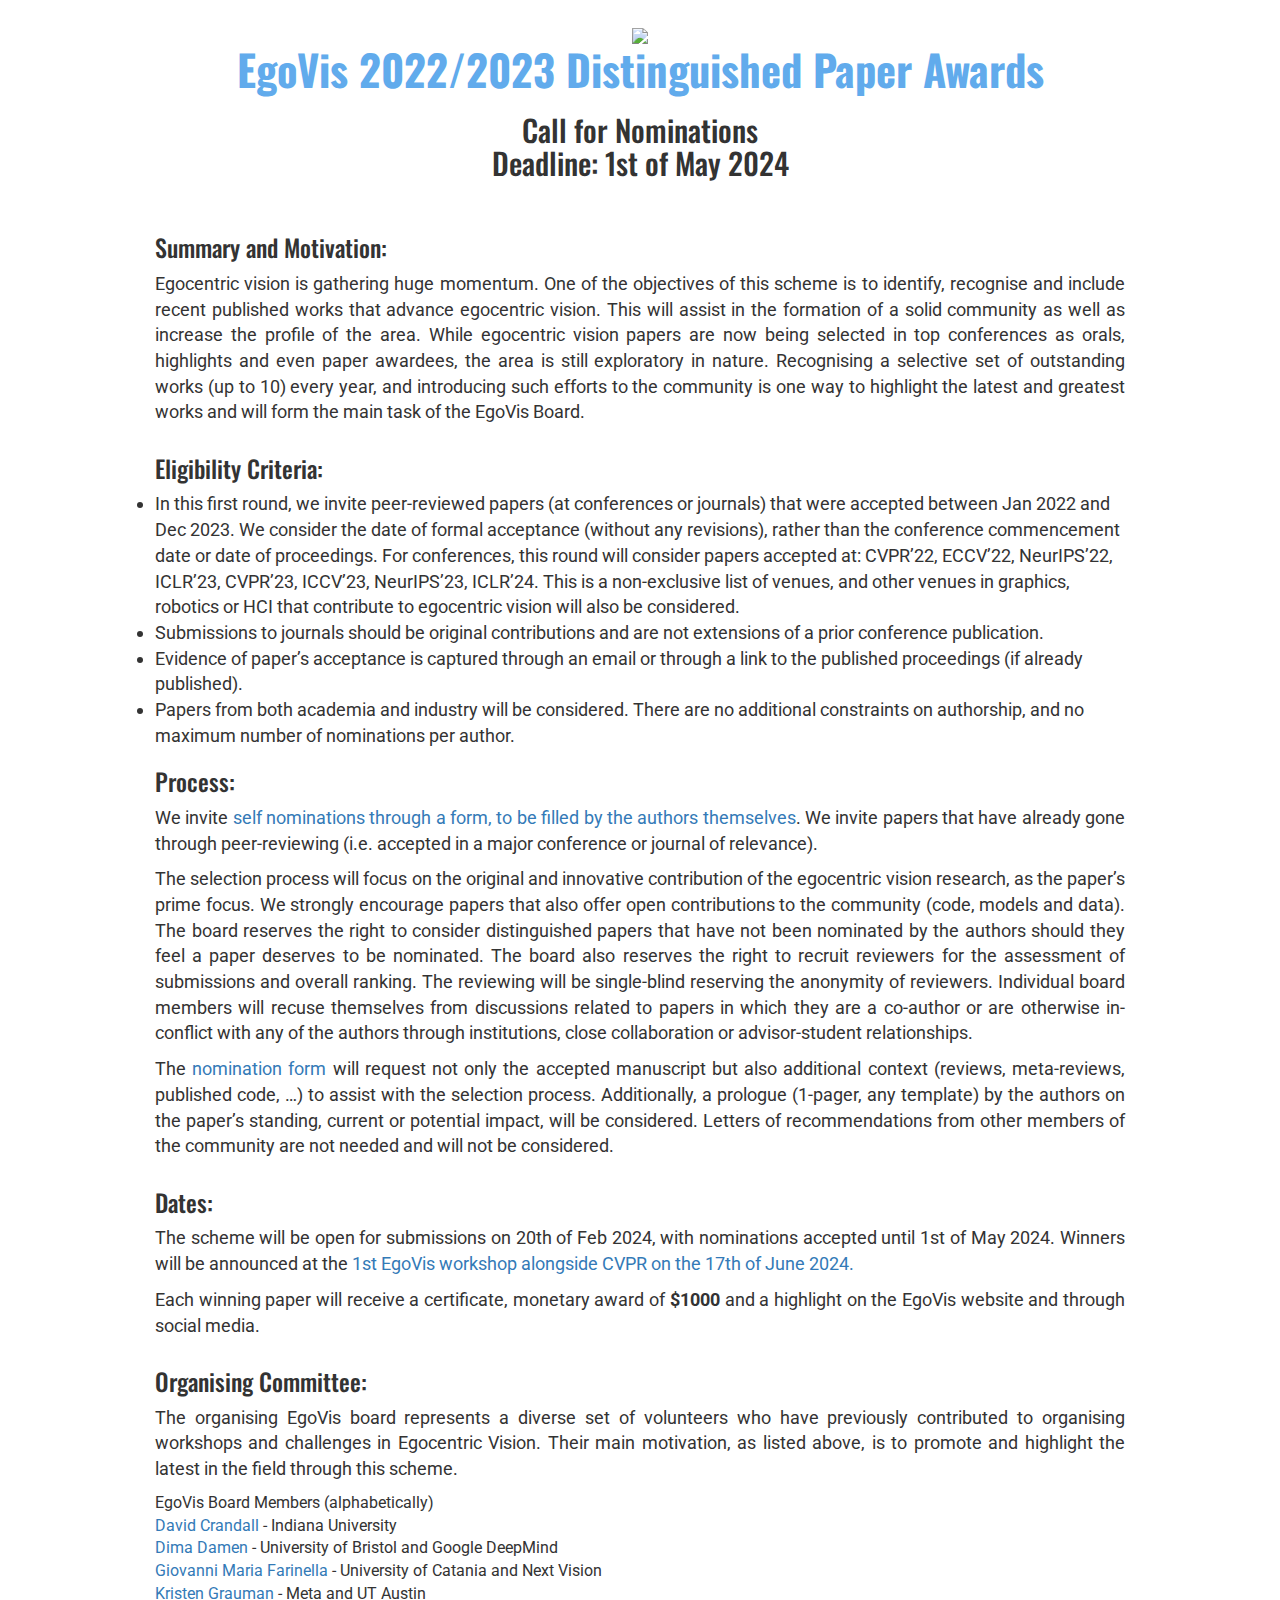
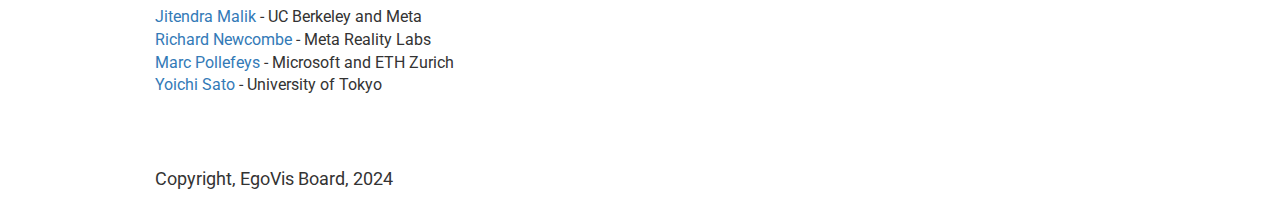
==== commit d051d121: "correction" ====
--- a/2022_2023/index.html
+++ b/2022_2023/index.html
@@ -151,7 +151,7 @@
 
 <p>The selection process will focus on the original and innovative contribution of the egocentric vision research, as the paper’s prime focus. We strongly encourage papers that also offer open contributions to the community (code, models and data). The board reserves the right to consider distinguished papers that have not been nominated by the authors should they feel a paper deserves to be nominated. The board also reserves the right to recruit reviewers for the assessment of submissions and overall ranking. The reviewing will be single-blind reserving the anonymity of reviewers. Individual board members will recuse themselves from discussions related to papers in which they are a co-author or are otherwise in-conflict with any of the authors through institutions, close collaboration or advisor-student relationships.</p>
 
-          <p>The <a href="https://forms.gle/RV5so9rP5apdkrYv9">nomination form</a> will request not only the accepted manuscript but also additional context (reviews, meta-reviews, published code, …) to assist with the selection process. Additionally, a prologue by the authors on the paper’s standing, current or potential impact, will be considered. Letters of recommendations from other members of the community are not needed and will not be considered.</p>
+          <p>The <a href="https://forms.gle/RV5so9rP5apdkrYv9">nomination form</a> will request not only the accepted manuscript but also additional context (reviews, meta-reviews, published code, …) to assist with the selection process. Additionally, a prologue (1-pager, any template) by the authors on the paper’s standing, current or potential impact, will be considered. Letters of recommendations from other members of the community are not needed and will not be considered.</p>
             </div></div>
         <div class="container">
       
@@ -175,7 +175,7 @@
 <a href="https://www.dmi.unict.it/farinella/">Giovanni Maria Farinella</a> - University of Catania and Next Vision<br/>
 <a href="https://www.cs.utexas.edu/users/grauman/">Kristen Grauman</a> - Meta and UT Austin<br/>
 <a href="https://people.eecs.berkeley.edu/~malik/">Jitendra Malik</a> - UC Berkeley and Meta<br/>
-<a href="https://www.linkedin.com/in/richard-newcombe-a094164">Richard Newcombe</a> - Surreal Team, Meta<br/>
+<a href="https://www.linkedin.com/in/richard-newcombe-a094164">Richard Newcombe</a> - Meta Reality Labs<br/>
 <a href="https://people.inf.ethz.ch/marc.pollefeys/">Marc Pollefeys</a> - Microsoft and ETH Zurich<br/>
 <a href="https://sites.google.com/ut-vision.org/ysato/">Yoichi Sato</a> - University of Tokyo
             </div></div>
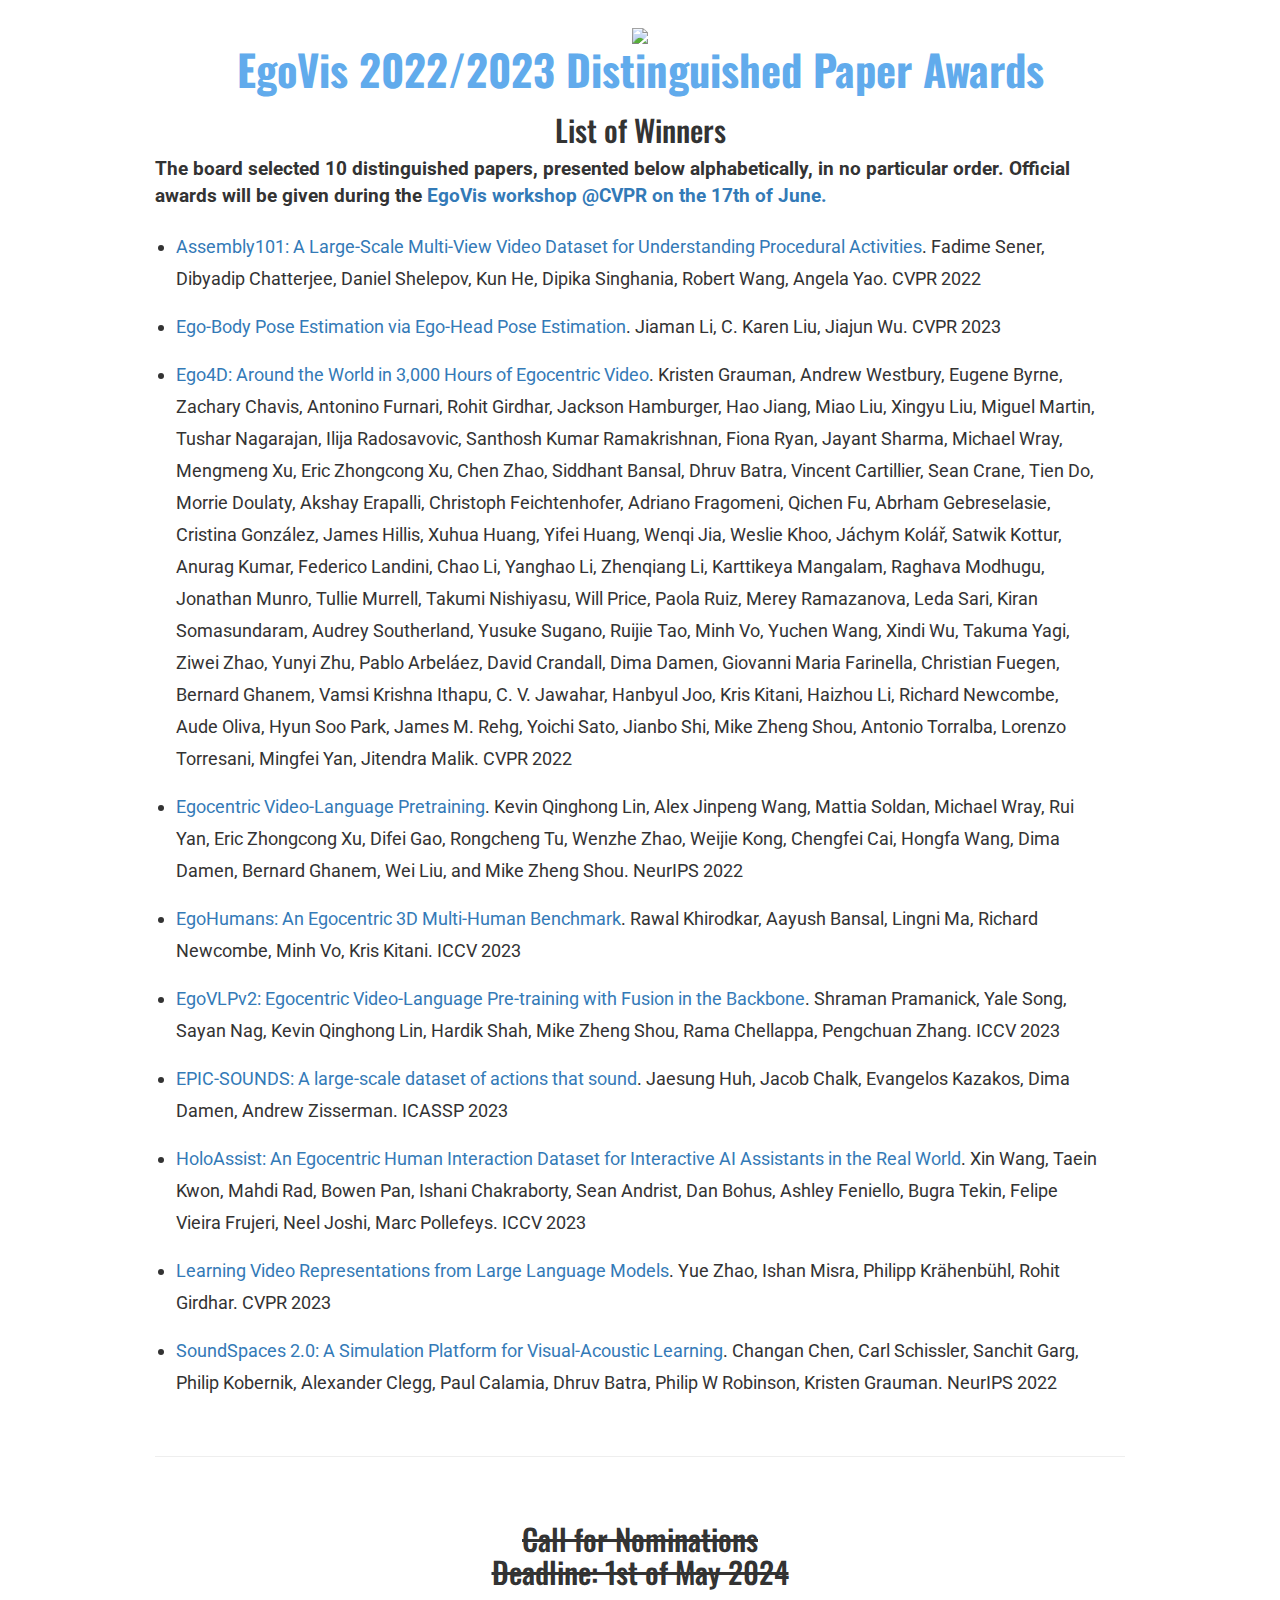
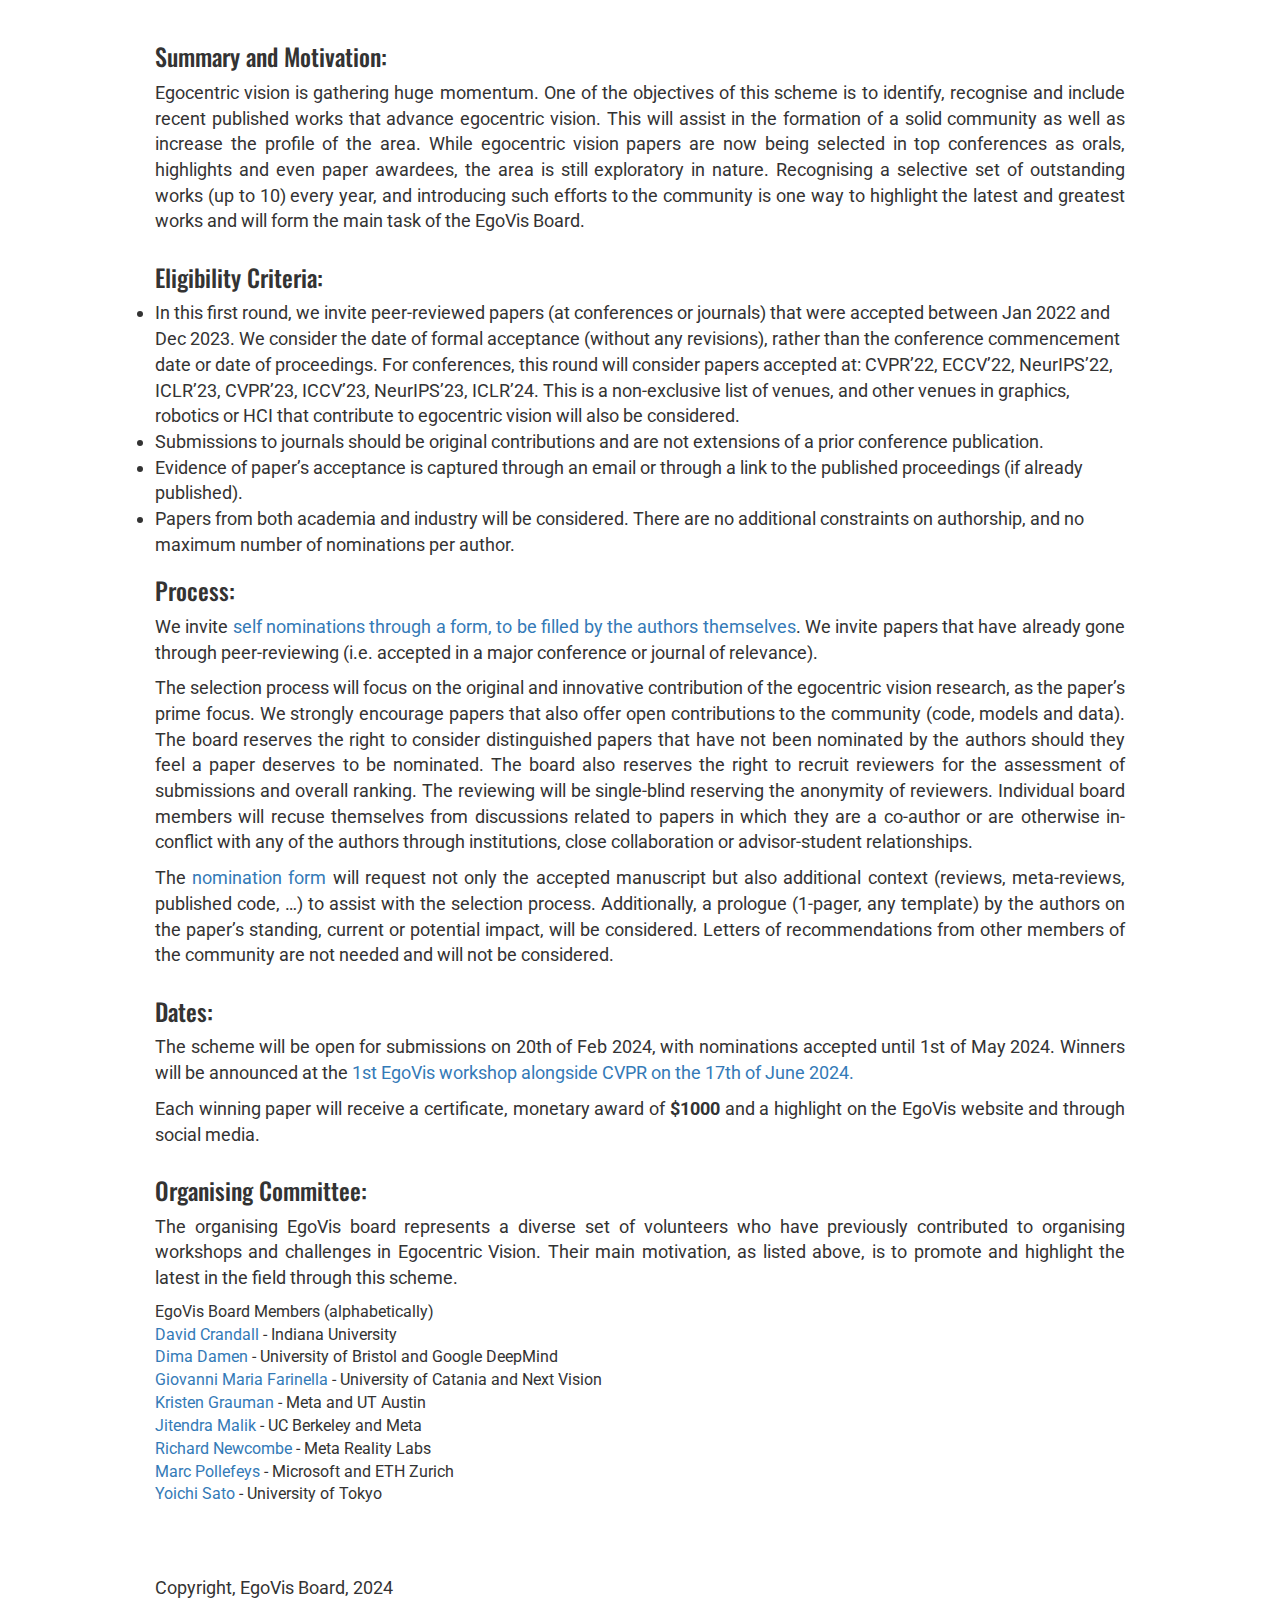
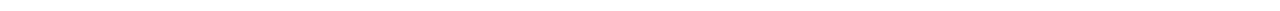
==== commit 0e277a36: "Awards-Announced" ====
--- a/2022_2023/index.html
+++ b/2022_2023/index.html
@@ -105,13 +105,50 @@
 
 <body>
 
-  <section id="intro">
+    
+      <section id="intro">
     <div class="container">
       <div >
         <div id="tab-header" class="align-center">
           <center><img src="../assets/images/awards.jpg" width=30%/><br/>
           <h3 class="title no-margin title1">EgoVis 2022/2023 Distinguished Paper Awards</h3>
-            <h2>Call for Nominations<br/>Deadline: 1st of May 2024</h2></center>
+            <h2>List of Winners</h2></center>
+        </div>
+        <div style="text-align: left; font-size: 14pt">
+            <b>The board selected 10 distinguished papers, presented below alphabetically, in no particular order. Official awards will be given during the <a href="https://egovis.github.io/cvpr24/#program">EgoVis workshop @CVPR on the 17th of June.</a></b>
+            
+            <ul style="line-height: 24pt; margin-top: 12pt; margin-bottom: 24pt; padding: 16pt">
+                <li style="margin-bottom: 12pt"><a href="https://openaccess.thecvf.com/content/CVPR2022/papers/Sener_Assembly101_A_Large-Scale_Multi-View_Video_Dataset_for_Understanding_Procedural_Activities_CVPR_2022_paper.pdf">Assembly101: A Large-Scale Multi-View Video Dataset for Understanding Procedural Activities</a>. Fadime Sener, Dibyadip Chatterjee, Daniel Shelepov, Kun He, Dipika Singhania, Robert Wang, Angela Yao. CVPR 2022</li>
+	
+                <li style="margin-bottom: 12pt"><a href="https://openaccess.thecvf.com/content/CVPR2023/papers/Li_Ego-Body_Pose_Estimation_via_Ego-Head_Pose_Estimation_CVPR_2023_paper.pdf">Ego-Body Pose Estimation via Ego-Head Pose Estimation</a>. Jiaman Li, C. Karen Liu, Jiajun Wu. CVPR 2023</li>
+
+                <li style="margin-bottom: 12pt"><a href="https://openaccess.thecvf.com/content/CVPR2022/html/Grauman_Ego4D_Around_the_World_in_3000_Hours_of_Egocentric_Video_CVPR_2022_paper.html">Ego4D: Around the World in 3,000 Hours of Egocentric Video</a>. Kristen Grauman, Andrew Westbury, Eugene Byrne, Zachary Chavis, Antonino Furnari, Rohit Girdhar, Jackson Hamburger, Hao Jiang, Miao Liu, Xingyu Liu, Miguel Martin, Tushar Nagarajan, Ilija Radosavovic, Santhosh Kumar Ramakrishnan, Fiona Ryan, Jayant Sharma, Michael Wray, Mengmeng Xu, Eric Zhongcong Xu, Chen Zhao, Siddhant Bansal, Dhruv Batra, Vincent Cartillier, Sean Crane, Tien Do, Morrie Doulaty, Akshay Erapalli, Christoph Feichtenhofer, Adriano Fragomeni, Qichen Fu, Abrham Gebreselasie, Cristina González, James Hillis, Xuhua Huang, Yifei Huang, Wenqi Jia, Weslie Khoo, Jáchym Kolář, Satwik Kottur, Anurag Kumar, Federico Landini, Chao Li, Yanghao Li, Zhenqiang Li, Karttikeya Mangalam, Raghava Modhugu, Jonathan Munro, Tullie Murrell, Takumi Nishiyasu, Will Price, Paola Ruiz, Merey Ramazanova, Leda Sari, Kiran Somasundaram, Audrey Southerland, Yusuke Sugano, Ruijie Tao, Minh Vo, Yuchen Wang, Xindi Wu, Takuma Yagi, Ziwei Zhao, Yunyi Zhu, Pablo Arbeláez, David Crandall, Dima Damen, Giovanni Maria Farinella, Christian Fuegen, Bernard Ghanem, Vamsi Krishna Ithapu, C. V. Jawahar, Hanbyul Joo, Kris Kitani, Haizhou Li, Richard Newcombe, Aude Oliva, Hyun Soo Park, James M. Rehg, Yoichi Sato, Jianbo Shi, Mike Zheng Shou, Antonio Torralba, Lorenzo Torresani, Mingfei Yan, Jitendra Malik. CVPR 2022</li>
+
+                <li style="margin-bottom: 12pt"><a href="https://proceedings.neurips.cc/paper_files/paper/2022/file/31fb284a0aaaad837d2930a610cd5e50-Paper-Conference.pdf">Egocentric Video-Language Pretraining</a>. Kevin Qinghong Lin, Alex Jinpeng Wang, Mattia Soldan, Michael Wray, Rui Yan, Eric Zhongcong Xu, Difei Gao, Rongcheng Tu, Wenzhe Zhao, Weijie Kong, Chengfei Cai, Hongfa Wang, Dima Damen, Bernard Ghanem, Wei Liu, and Mike Zheng Shou. NeurIPS 2022</li>	
+
+                <li style="margin-bottom: 12pt"><a href="https://openaccess.thecvf.com/content/ICCV2023/papers/Khirodkar_Ego-Humans_An_Ego-Centric_3D_Multi-Human_Benchmark_ICCV_2023_paper.pdf">EgoHumans: An Egocentric 3D Multi-Human Benchmark</a>. Rawal Khirodkar, Aayush Bansal, Lingni Ma, Richard Newcombe, Minh Vo, Kris Kitani. ICCV 2023</li>
+
+                <li style="margin-bottom: 12pt"><a href="https://openaccess.thecvf.com/content/ICCV2023/html/Pramanick_EgoVLPv2_Egocentric_Video-Language_Pre-training_with_Fusion_in_the_Backbone_ICCV_2023_paper.html">EgoVLPv2: Egocentric Video-Language Pre-training with Fusion in the Backbone</a>. Shraman Pramanick, Yale Song, Sayan Nag, Kevin Qinghong Lin, Hardik Shah, Mike Zheng Shou, Rama Chellappa, Pengchuan Zhang. ICCV 2023</li>
+	
+                <li style="margin-bottom: 12pt"><a href="https://ieeexplore.ieee.org/abstract/document/10096198">EPIC-SOUNDS: A large-scale dataset of actions that sound</a>. Jaesung Huh, Jacob Chalk, Evangelos Kazakos, Dima Damen, Andrew Zisserman. ICASSP 2023</li>	
+
+                <li style="margin-bottom: 12pt"><a href="https://openaccess.thecvf.com/content/ICCV2023/papers/Wang_HoloAssist_an_Egocentric_Human_Interaction_Dataset_for_Interactive_AI_Assistants_ICCV_2023_paper.pdf">HoloAssist: An Egocentric Human Interaction Dataset for Interactive AI Assistants in the Real World</a>. Xin Wang, Taein Kwon, Mahdi Rad, Bowen Pan, Ishani Chakraborty, Sean Andrist, Dan Bohus, Ashley Feniello, Bugra Tekin, Felipe Vieira Frujeri, Neel Joshi, Marc Pollefeys. ICCV 2023</li>
+
+                <li style="margin-bottom: 12pt"><a href="https://openaccess.thecvf.com/content/CVPR2023/papers/Zhao_Learning_Video_Representations_From_Large_Language_Models_CVPR_2023_paper.pdf">Learning Video Representations from Large Language Models</a>. Yue Zhao, Ishan Misra, Philipp Krähenbühl, Rohit Girdhar. CVPR 2023</li>
+
+                <li style="margin-bottom: 12pt"><a href="https://openreview.net/forum?id=ChWo6qLgILf">SoundSpaces 2.0: A Simulation Platform for Visual-Acoustic Learning</a>. Changan Chen, Carl Schissler, Sanchit Garg, Philip Kobernik, Alexander Clegg, Paul Calamia, Dhruv Batra, Philip W Robinson, Kristen Grauman. NeurIPS 2022</li>
+            </ul>
+            <hr/>
+        </div>
+      </div>
+    </div>
+  </section>
+    
+  <section id="intro">
+    <div class="container">
+      <div>
+        <div id="tab-header" class="align-center">
+            <h2><strike>Call for Nominations</strike><br/><strike>Deadline: 1st of May 2024</strike></h2>
         </div>
       </div>
     </div>
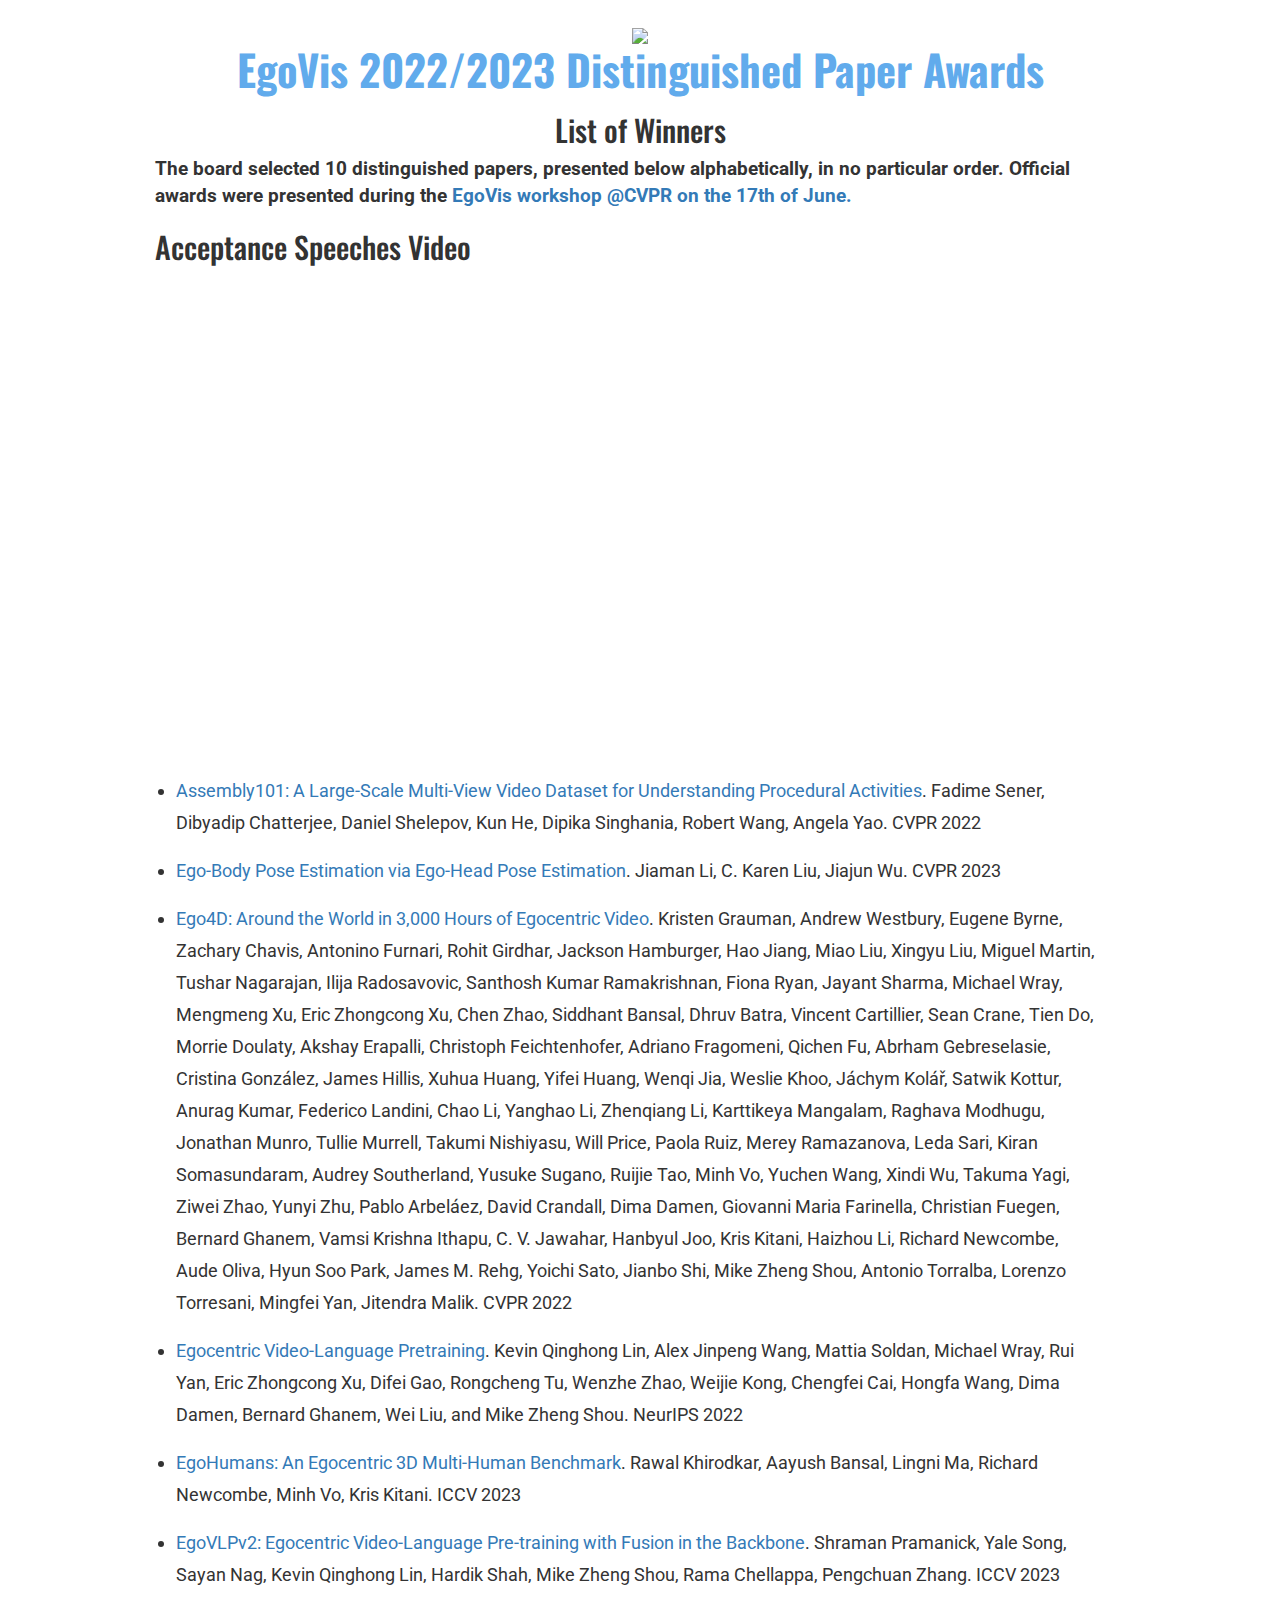
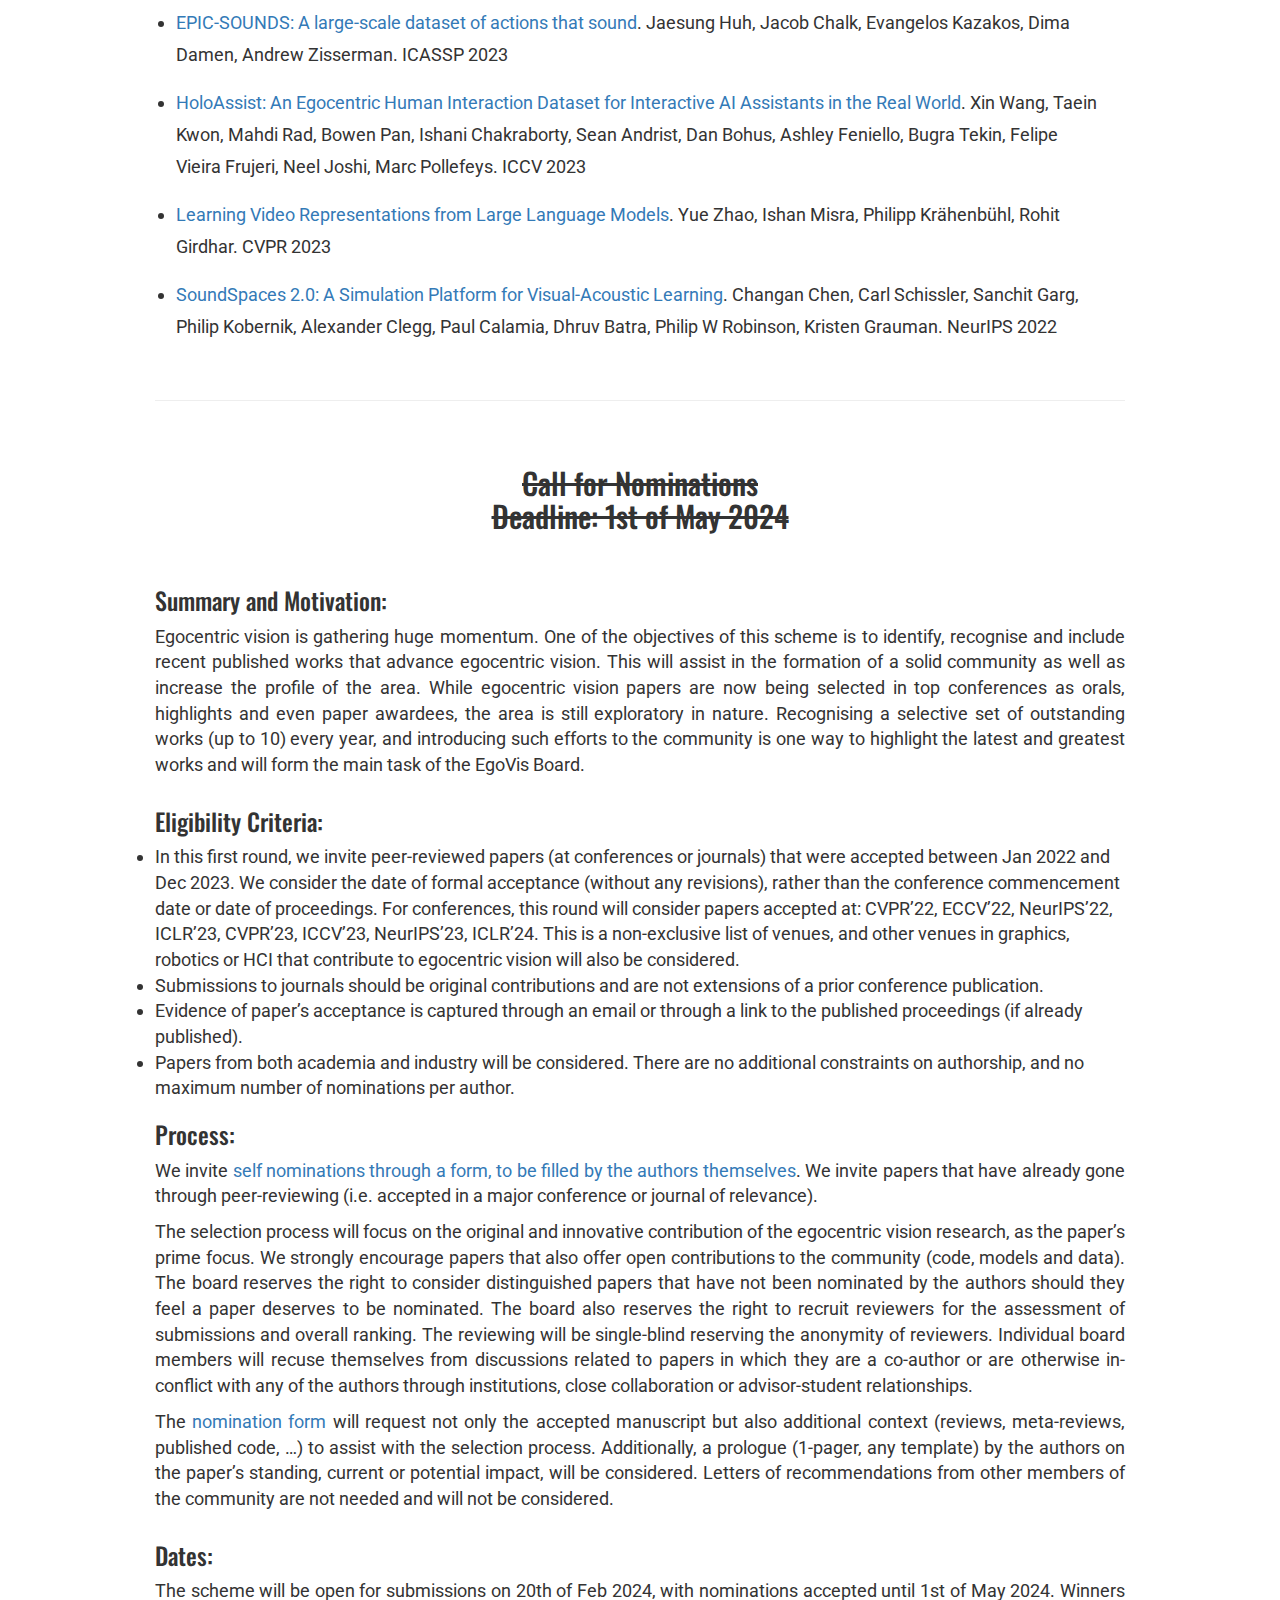
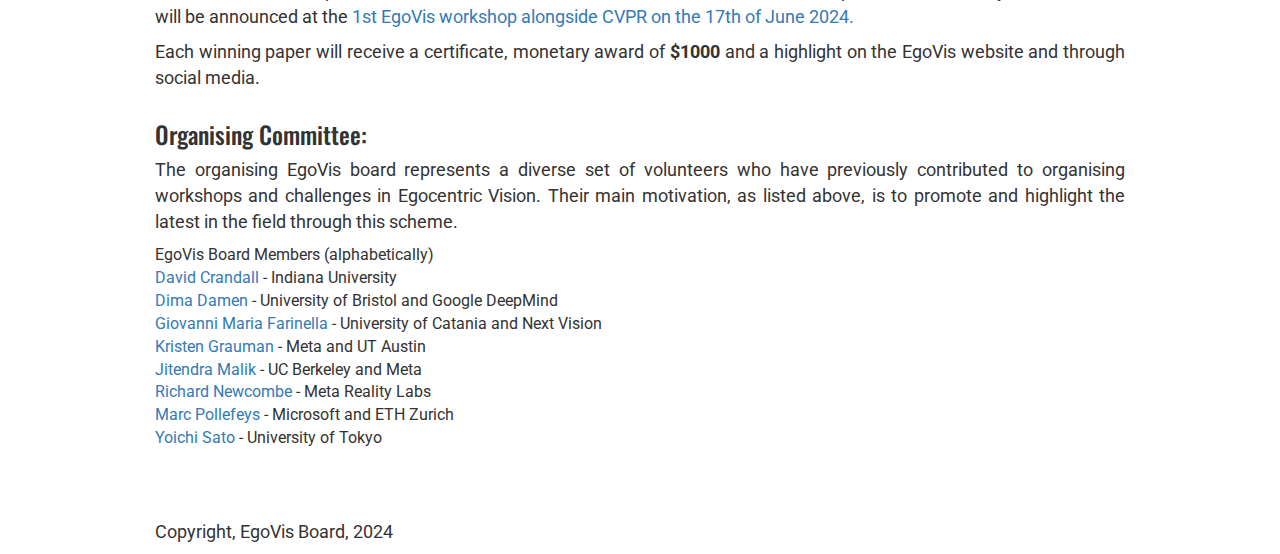
==== commit 8ac00f28: "AcceptanceSpeeches" ====
--- a/2022_2023/index.html
+++ b/2022_2023/index.html
@@ -115,7 +115,11 @@
             <h2>List of Winners</h2></center>
         </div>
         <div style="text-align: left; font-size: 14pt">
-            <b>The board selected 10 distinguished papers, presented below alphabetically, in no particular order. Official awards will be given during the <a href="https://egovis.github.io/cvpr24/#program">EgoVis workshop @CVPR on the 17th of June.</a></b>
+            <b>The board selected 10 distinguished papers, presented below alphabetically, in no particular order. Official awards were presented during the <a href="https://egovis.github.io/cvpr24/#program">EgoVis workshop @CVPR on the 17th of June.</a></b>
+            
+            <h2>Acceptance Speeches Video</h2>
+            <center>
+            <iframe width="840" height="473" src="https://www.youtube.com/embed/YbGWzAw_uVU?si=26i4w6eZulgU0RVV" title="YouTube video player" frameborder="0" allow="accelerometer; autoplay; clipboard-write; encrypted-media; gyroscope; picture-in-picture; web-share" referrerpolicy="strict-origin-when-cross-origin" allowfullscreen></iframe></center>
             
             <ul style="line-height: 24pt; margin-top: 12pt; margin-bottom: 24pt; padding: 16pt">
                 <li style="margin-bottom: 12pt"><a href="https://openaccess.thecvf.com/content/CVPR2022/papers/Sener_Assembly101_A_Large-Scale_Multi-View_Video_Dataset_for_Understanding_Procedural_Activities_CVPR_2022_paper.pdf">Assembly101: A Large-Scale Multi-View Video Dataset for Understanding Procedural Activities</a>. Fadime Sener, Dibyadip Chatterjee, Daniel Shelepov, Kun He, Dipika Singhania, Robert Wang, Angela Yao. CVPR 2022</li>
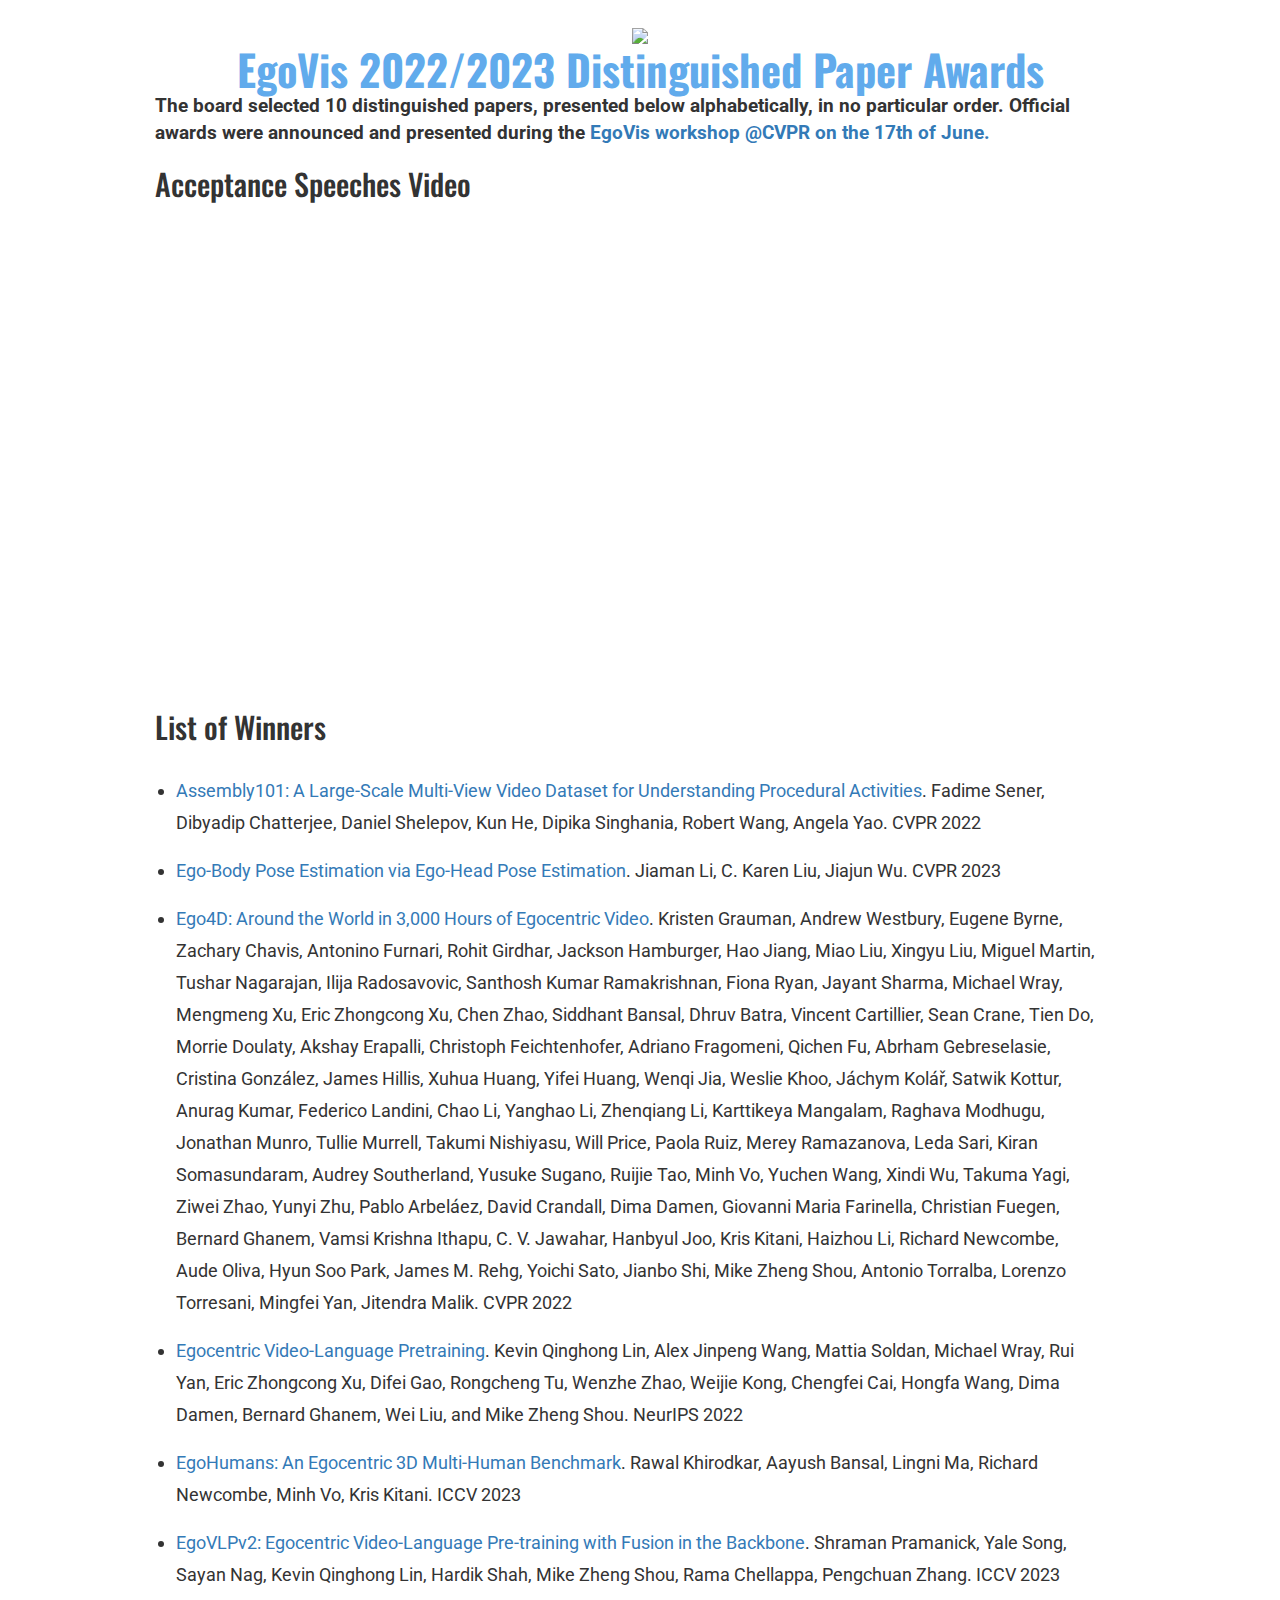
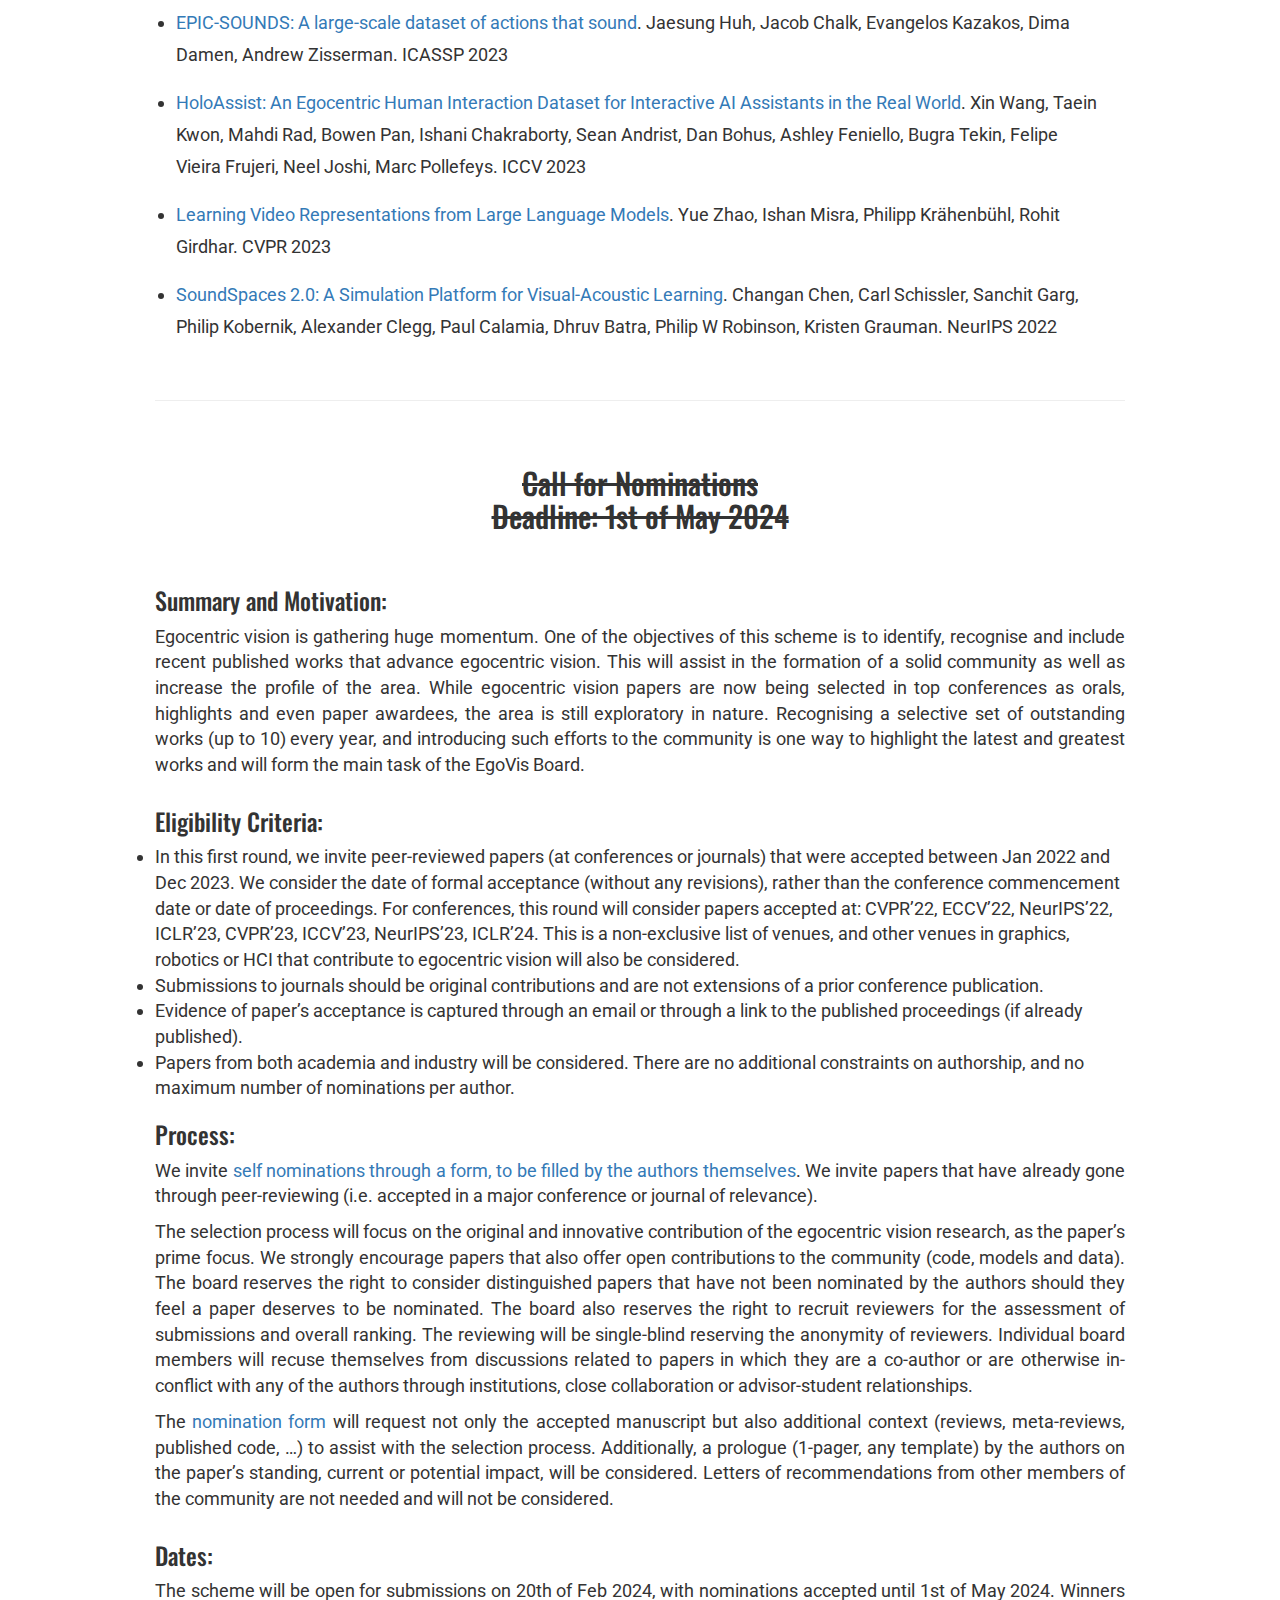
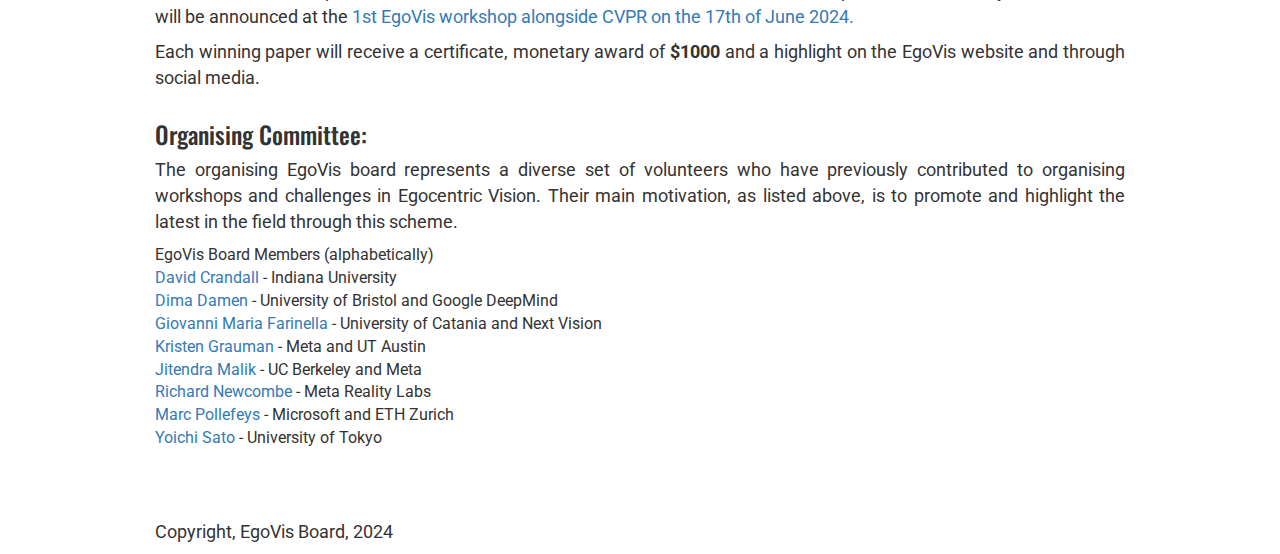
==== commit ac3ae400: "attempt2" ====
--- a/2022_2023/index.html
+++ b/2022_2023/index.html
@@ -112,14 +112,16 @@
         <div id="tab-header" class="align-center">
           <center><img src="../assets/images/awards.jpg" width=30%/><br/>
           <h3 class="title no-margin title1">EgoVis 2022/2023 Distinguished Paper Awards</h3>
-            <h2>List of Winners</h2></center>
+            </center>
         </div>
         <div style="text-align: left; font-size: 14pt">
-            <b>The board selected 10 distinguished papers, presented below alphabetically, in no particular order. Official awards were presented during the <a href="https://egovis.github.io/cvpr24/#program">EgoVis workshop @CVPR on the 17th of June.</a></b>
+            <b>The board selected 10 distinguished papers, presented below alphabetically, in no particular order. Official awards were announced and presented during the <a href="https://egovis.github.io/cvpr24/#program">EgoVis workshop @CVPR on the 17th of June.</a></b>
             
             <h2>Acceptance Speeches Video</h2>
             <center>
             <iframe width="840" height="473" src="https://www.youtube.com/embed/YbGWzAw_uVU?si=26i4w6eZulgU0RVV" title="YouTube video player" frameborder="0" allow="accelerometer; autoplay; clipboard-write; encrypted-media; gyroscope; picture-in-picture; web-share" referrerpolicy="strict-origin-when-cross-origin" allowfullscreen></iframe></center>
+            
+            <h2>List of Winners</h2>
             
             <ul style="line-height: 24pt; margin-top: 12pt; margin-bottom: 24pt; padding: 16pt">
                 <li style="margin-bottom: 12pt"><a href="https://openaccess.thecvf.com/content/CVPR2022/papers/Sener_Assembly101_A_Large-Scale_Multi-View_Video_Dataset_for_Understanding_Procedural_Activities_CVPR_2022_paper.pdf">Assembly101: A Large-Scale Multi-View Video Dataset for Understanding Procedural Activities</a>. Fadime Sener, Dibyadip Chatterjee, Daniel Shelepov, Kun He, Dipika Singhania, Robert Wang, Angela Yao. CVPR 2022</li>
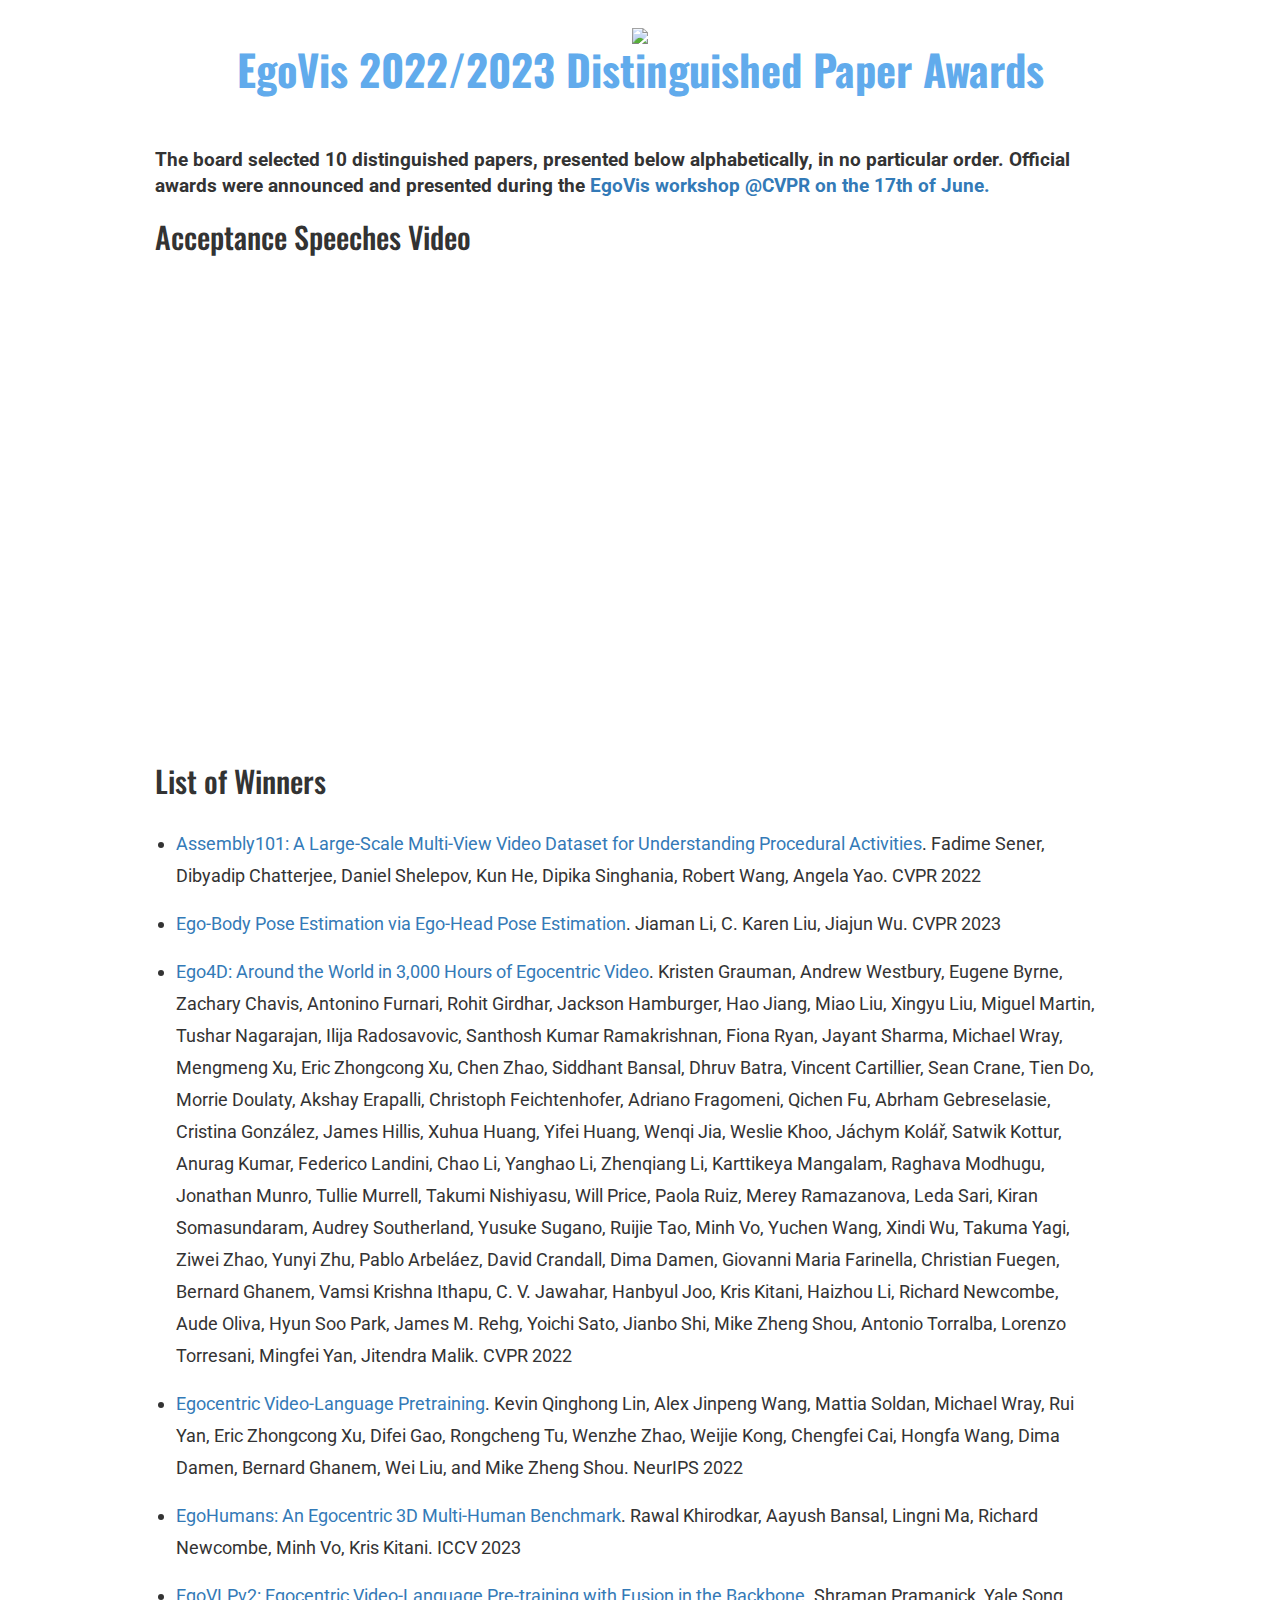
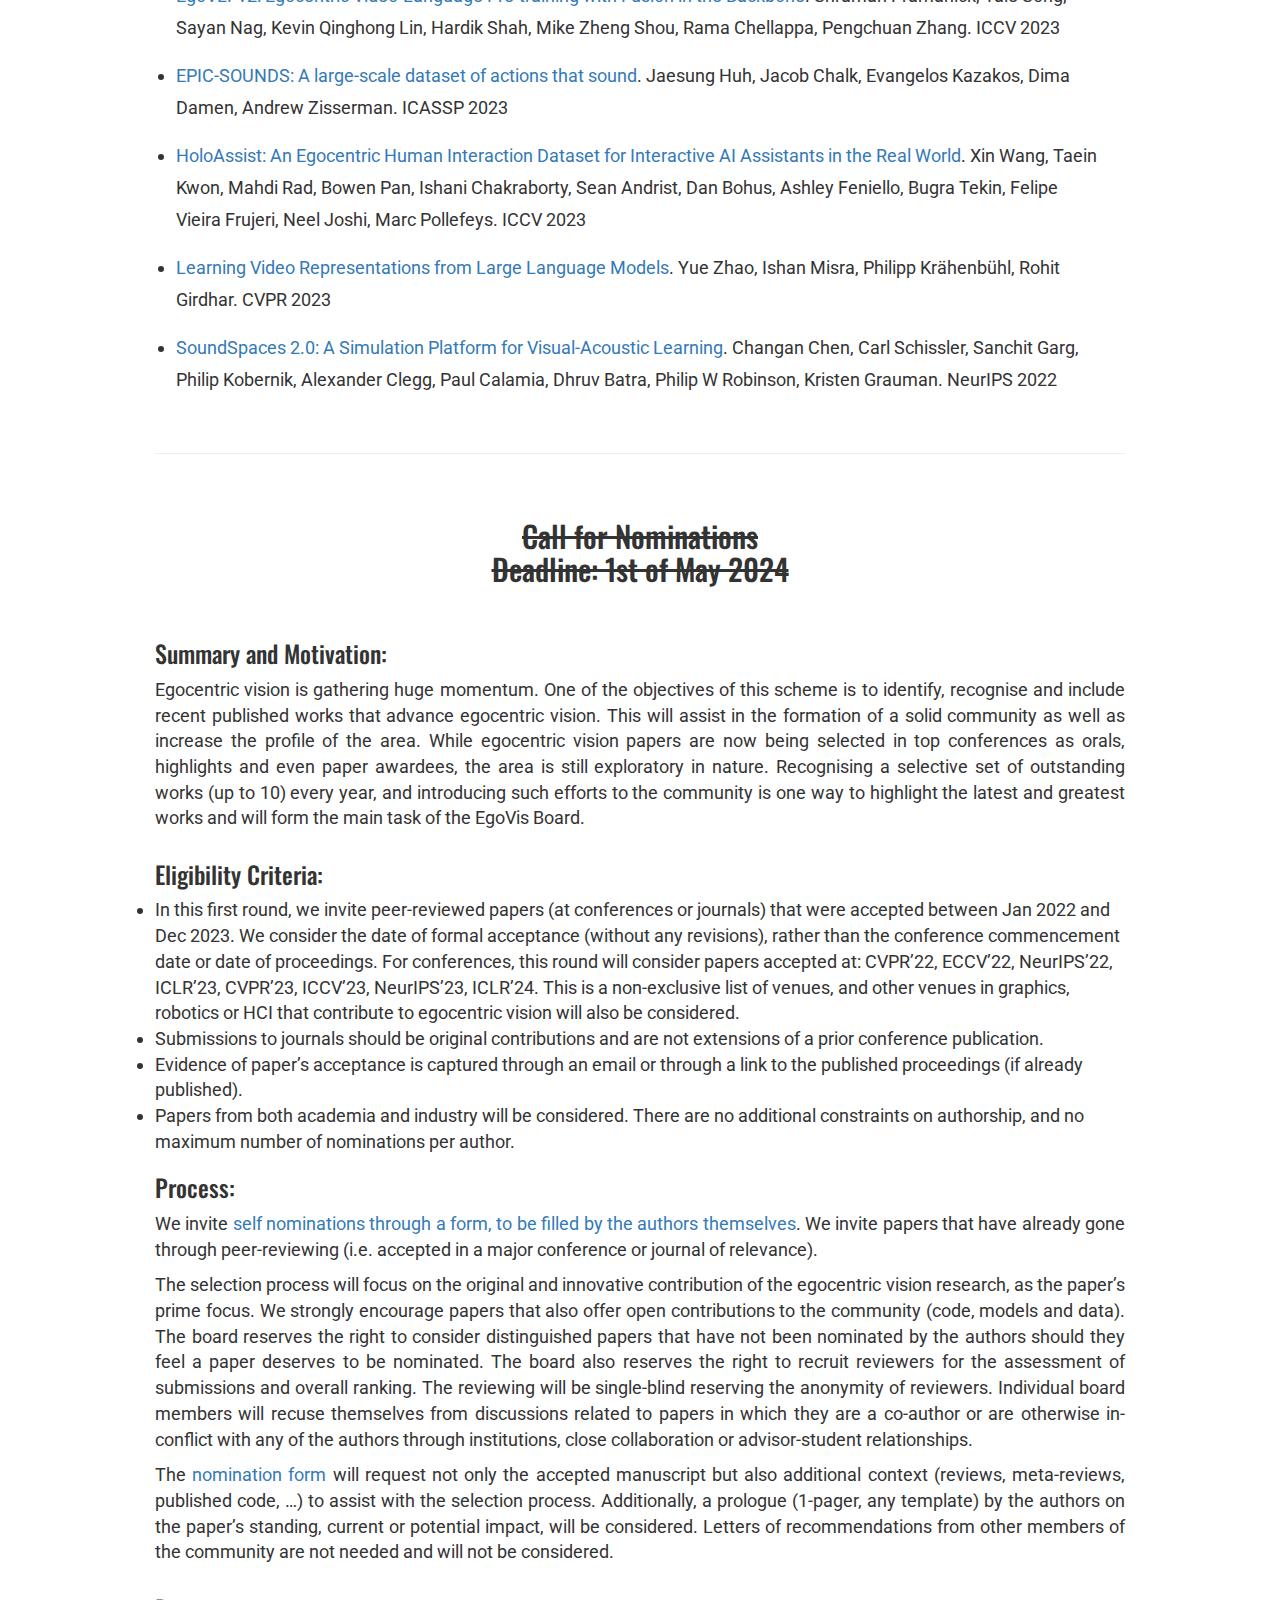
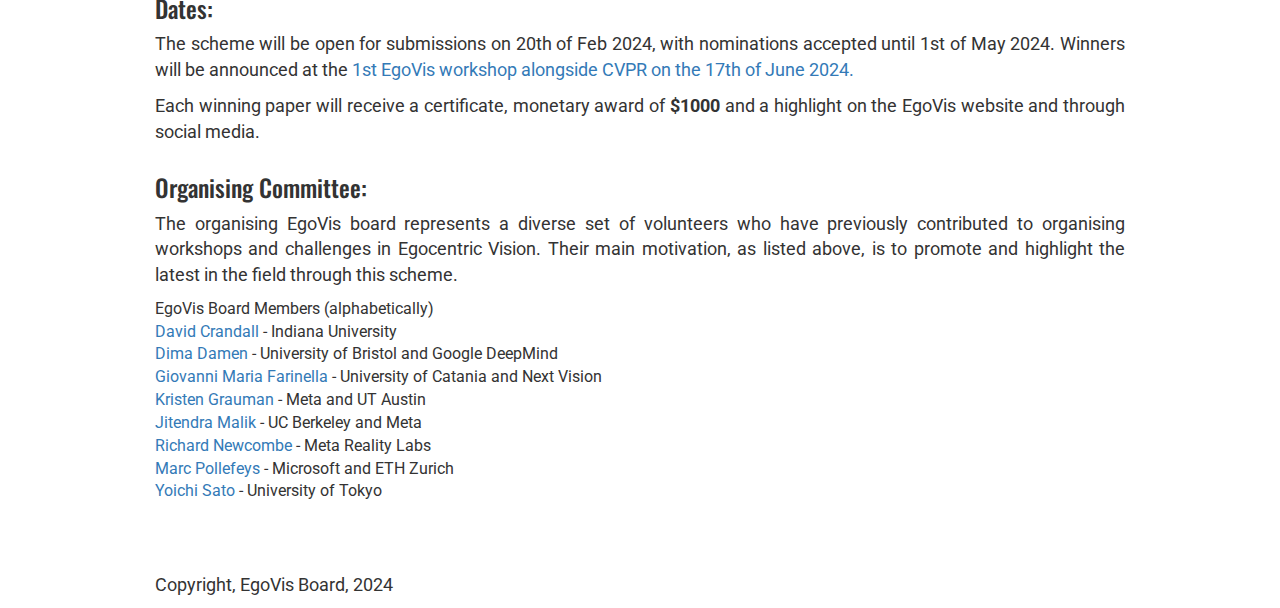
==== commit e85921b7: "spacingAdded" ====
--- a/2022_2023/index.html
+++ b/2022_2023/index.html
@@ -115,6 +115,7 @@
             </center>
         </div>
         <div style="text-align: left; font-size: 14pt">
+            <br/><br/>
             <b>The board selected 10 distinguished papers, presented below alphabetically, in no particular order. Official awards were announced and presented during the <a href="https://egovis.github.io/cvpr24/#program">EgoVis workshop @CVPR on the 17th of June.</a></b>
             
             <h2>Acceptance Speeches Video</h2>
